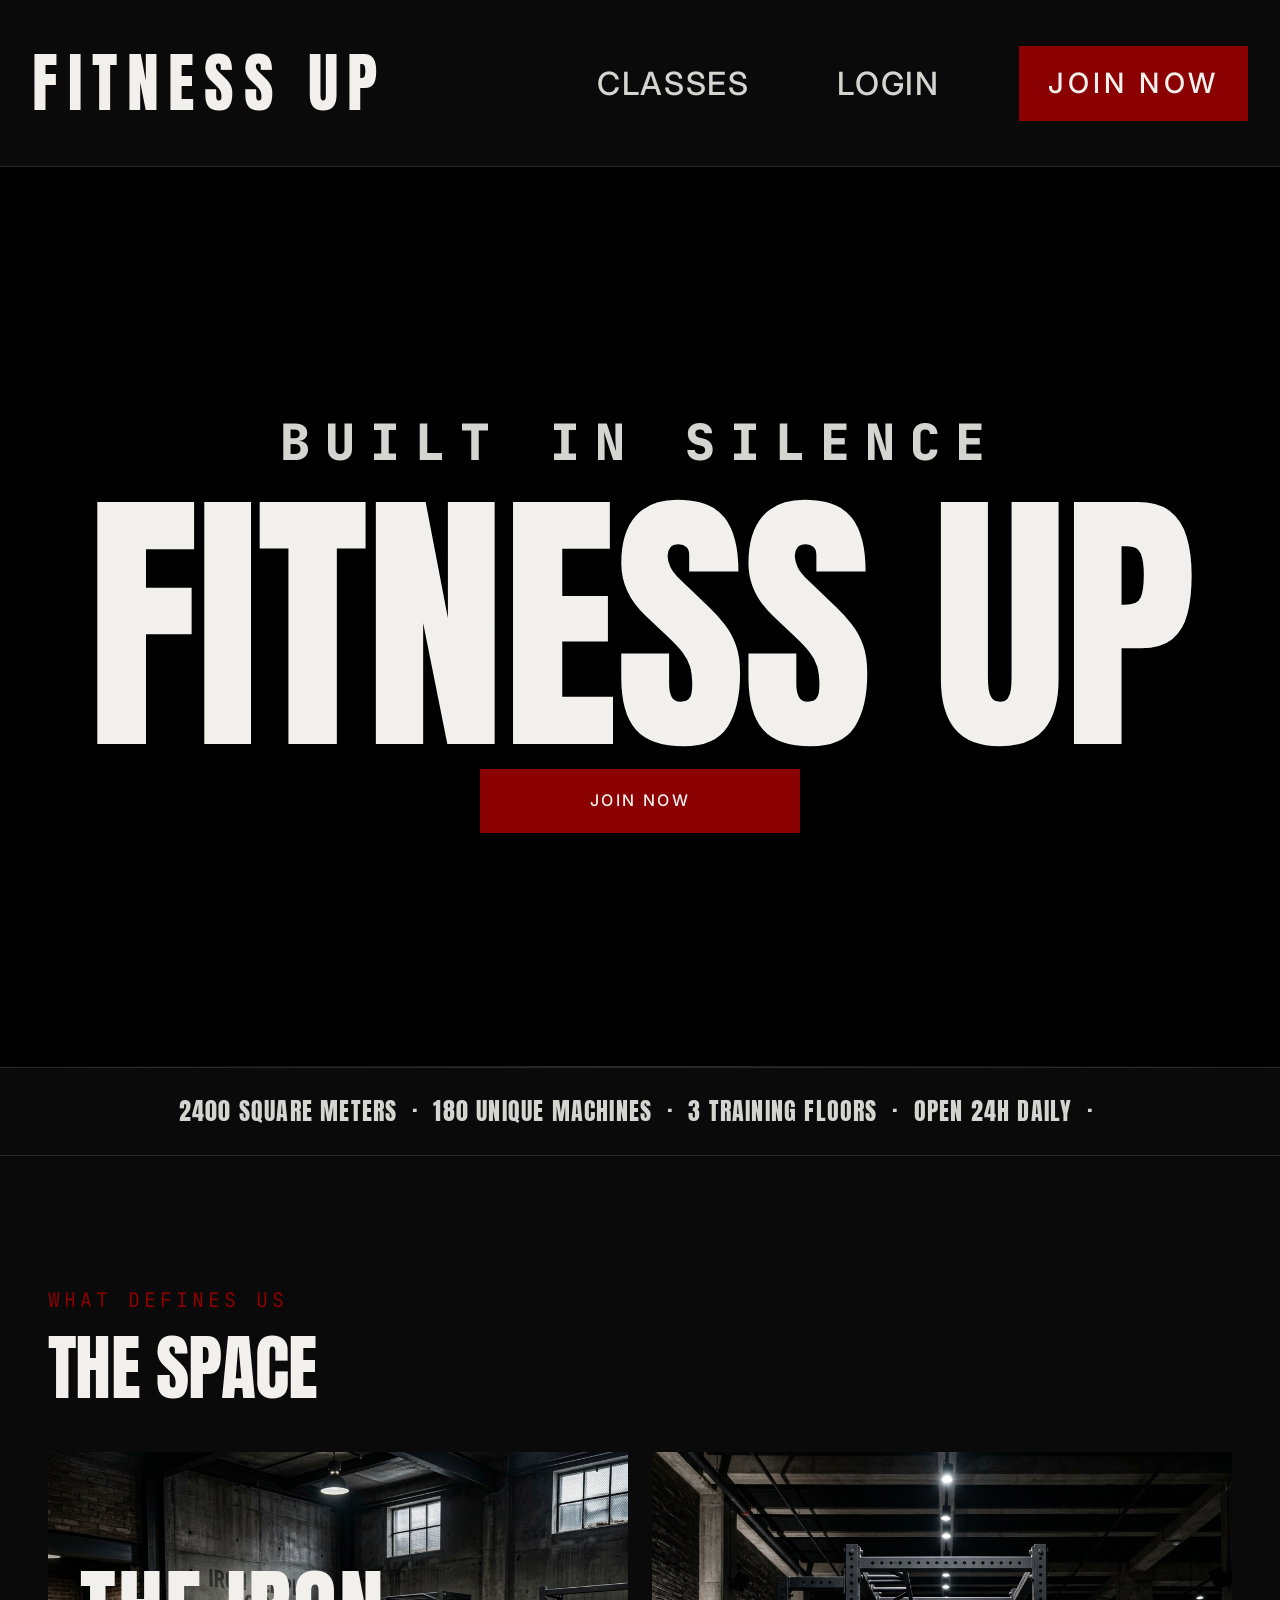
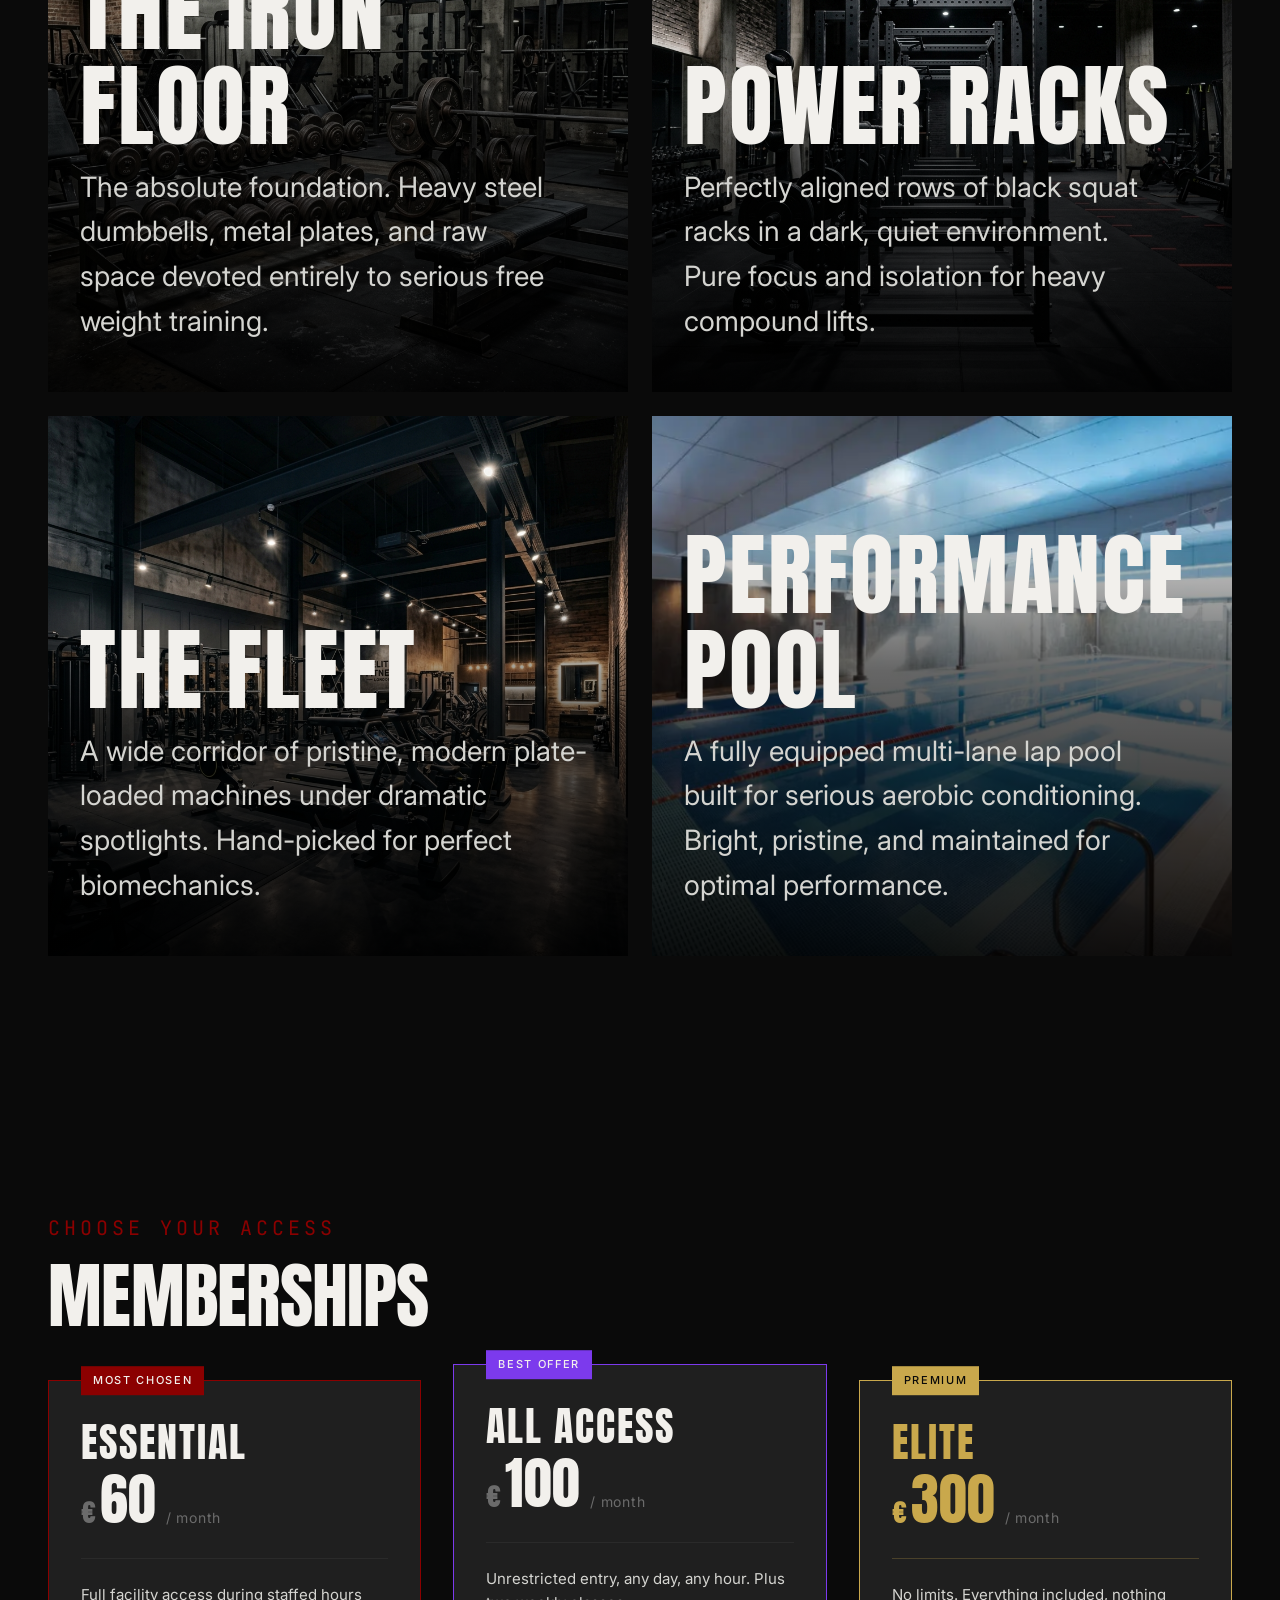
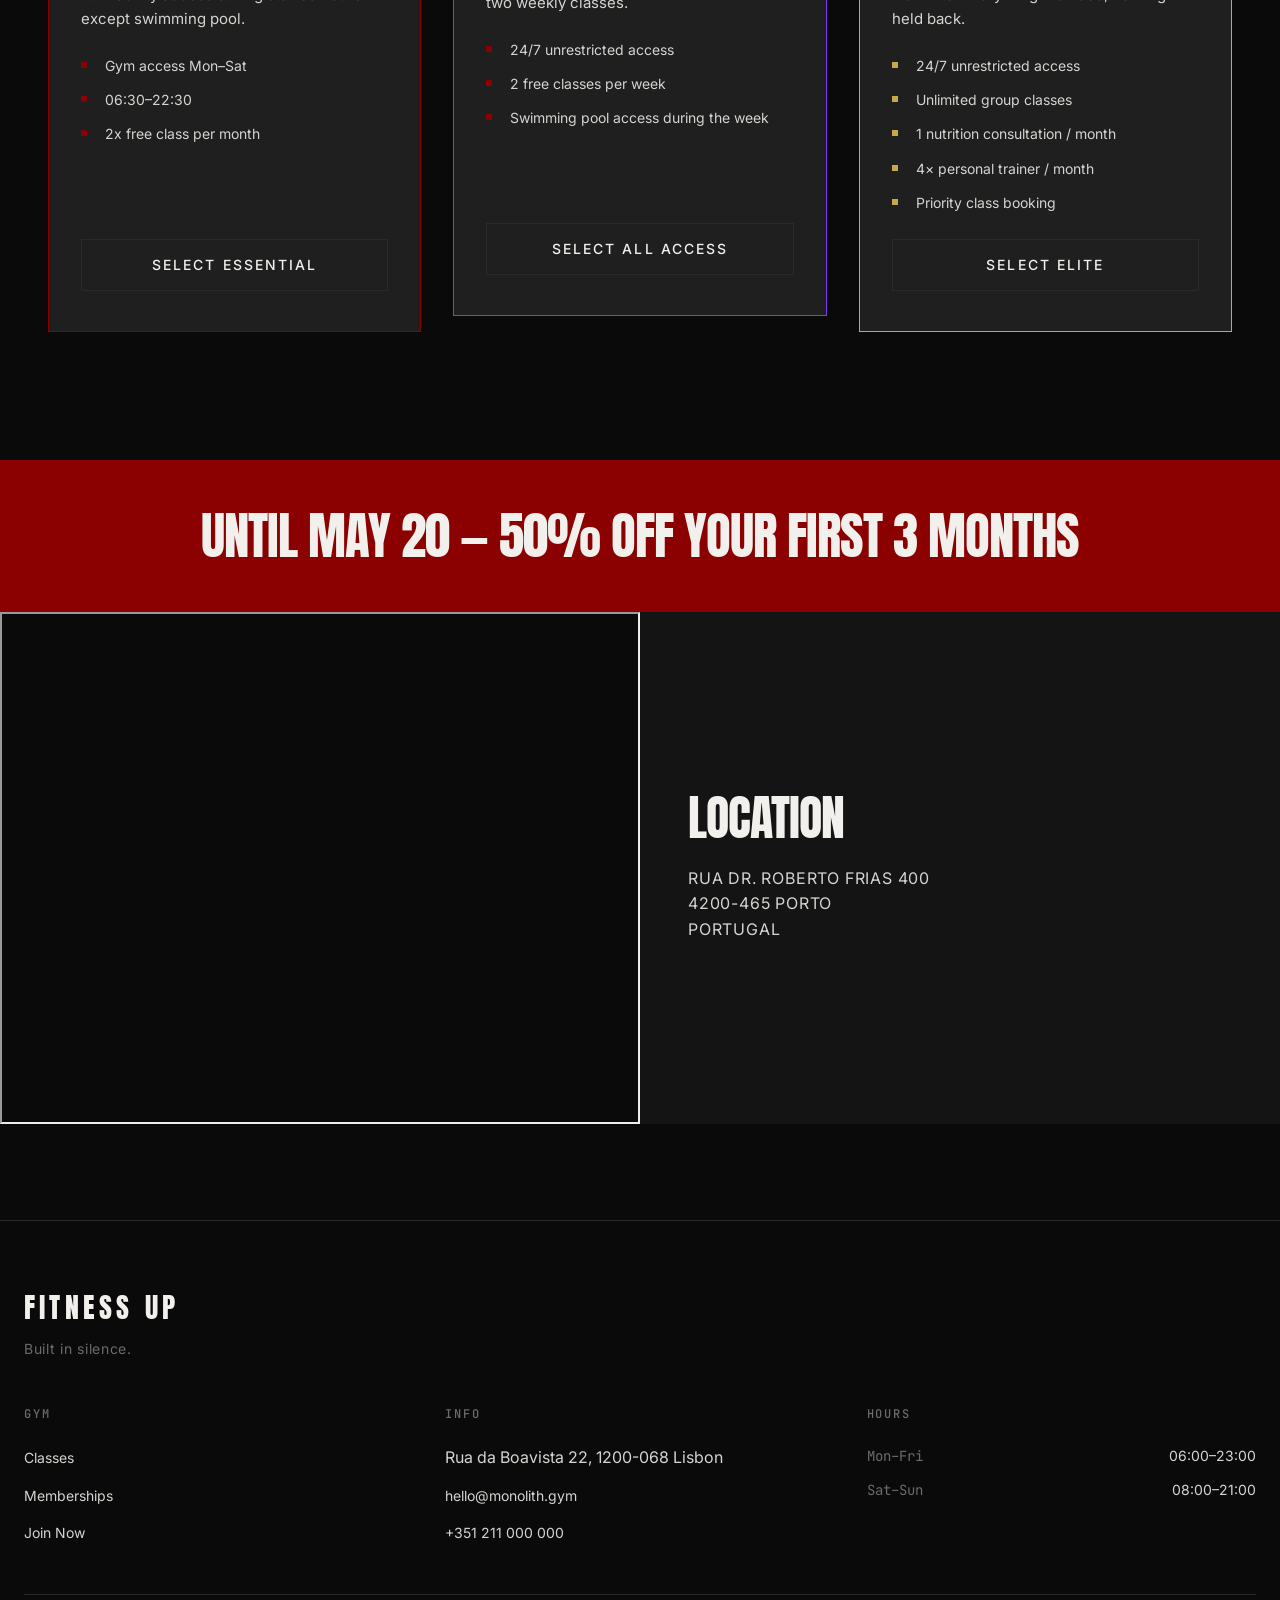
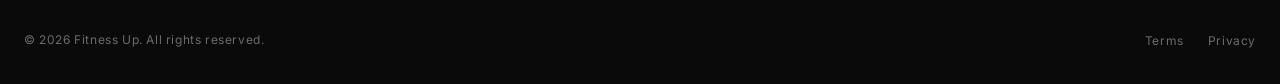
==== index.html @ 08306265 "map fix" ====
<!DOCTYPE html>
<html lang="en" class="page-home">

<head>
    <meta charset="UTF-8">
    <meta name="viewport" content="width=device-width, initial-scale=1.0">
    <meta name="description"
        content="Fitness Up — a gym built for those who train in silence. Premium equipment, no compromises.">
    <title>Fitness Up — Built in Silence</title>
    <link rel="preconnect" href="https://fonts.googleapis.com">
    <link rel="preconnect" href="https://fonts.gstatic.com" crossorigin>
    <link rel="stylesheet"
        href="https://fonts.googleapis.com/css2?family=Anton&family=Inter:wght@300;400;500;700&family=JetBrains+Mono:ital,wght@0,100..900&display=swap">
    <link rel="stylesheet" href="css/main.css">
</head>

<body>

    <!-- SITE HEADER -->
    <header class="site-header">
        <div class="site-header__inner">
            <a href="index.html" class="brand" aria-label="Fitness Up — home">
                <span class="brand__mark">FITNESS UP</span>
            </a>

            <nav class="primary-nav" aria-label="Primary">
                <ul class="primary-nav__list">
                    <li><a href="classes.html" class="primary-nav__link">Classes</a></li>
                    <li><a href="login.html" class="primary-nav__link">Login</a></li>
                </ul>
            </nav>

            <a href="#enroll" class="button button--primary">Join Now</a>
        </div>
    </header>

    <main>

        <!-- HERO -->
        <section class="hero" aria-labelledby="hero-title">

            <!-- Background videos — drop files into assets/videos/ -->
            <div class="hero__media" aria-hidden="true">
                <div class="hero__panel">
                    <video class="hero__video" autoplay muted loop playsinline>
                        <source src="assets/videos/gym_take1.mp4" type="video/mp4">
                    </video>
                </div>
                <div class="hero__panel">
                    <video class="hero__video" autoplay muted loop playsinline>
                        <source src="assets/videos/gym_take2.mp4" type="video/mp4">
                    </video>
                </div>
                <div class="hero__overlay"></div>
            </div>

            <div class="hero__content">
                <p class="hero__subtitle">Built in Silence</p>
                <h1 id="hero-title" class="hero__brand-name">FITNESS UP</h1>
                <div class="hero__actions">
                    <a href="#enroll" class="button button--primary button--lg">Join Now</a>
                </div>
            </div>

            <a href="#stats" class="hero__scroll" aria-label="Scroll to next section">
                <span aria-hidden="true">↓</span>
            </a>
        </section>

        <!-- STATS -->
        <section id="stats" class="stats" aria-label="The facility in numbers">
            <div class="ticker">
                <p class="ticker__track">
                    <span>2400 Square Meters &nbsp;·&nbsp; 180 Unique Machines &nbsp;·&nbsp; 3 Training Floors &nbsp;·&nbsp; Open 24h Daily &nbsp;·&nbsp; </span><span aria-hidden="true">2400 Square Meters &nbsp;·&nbsp; 180 Unique Machines &nbsp;·&nbsp; 3 Training Floors &nbsp;·&nbsp; Open 24h Daily &nbsp;·&nbsp; </span>
                </p>
            </div>
        </section>

        <!-- HIGHLIGHTS -->
        <section class="highlights" aria-labelledby="highlights-title">
            <header class="section-header">
                <p class="eyebrow">What defines us</p>
                <h2 id="highlights-title" class="section-header__title">The space</h2>
            </header>

            <div class="highlights__grid">
                <article class="highlight">
                    <figure class="highlight__media">
                        <img src="assets/images/iron_floor.png" alt="Heavy steel dumbbells in a raw, clean free weights area" class="highlight__image" loading="lazy">
                    </figure>
                    <div class="highlight__body">
                        <h3 class="highlight__title">The Iron Floor</h3>
                        <p class="highlight__text">
                            The absolute foundation. Heavy steel dumbbells, metal plates, and raw space devoted entirely to serious free weight training.
                        </p>
                    </div>
                </article>

                <article class="highlight">
                    <figure class="highlight__media">
                        <img src="assets/images/silence.png" alt="Perfectly aligned rows of black squat racks" class="highlight__image" loading="lazy">
                    </figure>
                    <div class="highlight__body">
                        <h3 class="highlight__title">Power Racks</h3>
                        <p class="highlight__text">
                            Perfectly aligned rows of black squat racks in a dark, quiet environment. Pure focus and isolation for heavy compound lifts.
                        </p>
                    </div>
                </article>

                <article class="highlight">
                    <figure class="highlight__media">
                        <img src="assets/images/identity.png" alt="Sleek black modern plate-loaded machines under dramatic spotlights" class="highlight__image" loading="lazy">
                    </figure>
                    <div class="highlight__body">
                        <h3 class="highlight__title">The Fleet</h3>
                        <p class="highlight__text">
                            A wide corridor of pristine, modern plate-loaded machines under dramatic spotlights. Hand-picked for perfect biomechanics.
                        </p>
                    </div>
                </article>

                <article class="highlight">
                    <figure class="highlight__media">
                        <img src="assets/images/pool.jpg" alt="Bright and expansive indoor lap pool with multiple lanes" class="highlight__image" loading="lazy">
                    </figure>
                    <div class="highlight__body">
                        <h3 class="highlight__title">Performance Pool</h3>
                        <p class="highlight__text">
                            A fully equipped multi-lane lap pool built for serious aerobic conditioning. Bright, pristine, and maintained for optimal performance.
                        </p>
                    </div>
                </article>
            </div>
        </section>

        <!-- MEMBERSHIPS -->
        <section id="memberships" class="memberships" aria-labelledby="memberships-title">
            <header class="section-header">
                <p class="eyebrow">Choose your access</p>
                <h2 id="memberships-title" class="section-header__title">Memberships</h2>
            </header>

            <ul class="plan-list">
                <li>
                    <article class="plan plan--featured">
                        <p class="plan__badge">Most chosen</p>
                        <header class="plan__header">
                            <h3 class="plan__name">Essential</h3>
                            <p class="plan__price">
                                <span class="plan__currency">€</span><span class="plan__amount">60</span>
                                <span class="plan__period">/ month</span>
                            </p>
                        </header>
                        <p class="plan__summary">
                            Full facility access during staffed hours except swimming pool.
                        </p>
                        <ul class="plan__features">
                            <li>Gym access Mon–Sat</li>
                            <li>06:30–22:30</li>
                            <li>2x free class per month</li>
                        </ul>
                        <a href="#enroll" class="button button--ghost button--block">Select Essential</a>
                    </article>
                </li>
                <li>
                    <article class="plan plan--lilac">
                        <p class="plan__badge">Best offer</p>
                        <header class="plan__header">
                            <h3 class="plan__name">All Access</h3>
                            <p class="plan__price">
                                <span class="plan__currency">€</span><span class="plan__amount">100</span>
                                <span class="plan__period">/ month</span>
                            </p>
                        </header>
                        <p class="plan__summary">
                            Unrestricted entry, any day, any hour. Plus two weekly classes.
                        </p>
                        <ul class="plan__features">
                            <li>24/7 unrestricted access</li>
                            <li>2 free classes per week</li>
                            <li>Swimming pool access during the week</li>
                        </ul>
                        <a href="#Join Now" class="button button--ghost button--block">Select All Access</a>
                    </article>
                </li>
                <li>
                    <article class="plan plan--gold">
                        <p class="plan__badge">Premium</p>
                        <header class="plan__header">
                            <h3 class="plan__name">Elite</h3>
                            <p class="plan__price">
                                <span class="plan__currency">€</span><span class="plan__amount">300</span>
                                <span class="plan__period">/ month</span>
                            </p>
                        </header>
                        <p class="plan__summary">
                            No limits. Everything included, nothing held back.
                        </p>
                        <ul class="plan__features">
                            <li>24/7 unrestricted access</li>
                            <li>Unlimited group classes</li>
                            <li>1 nutrition consultation / month</li>
                            <li>4× personal trainer / month</li>
                            <li>Priority class booking</li>
                        </ul>
                        <a href="#enroll" class="button button--ghost button--block">Select Elite</a>
                    </article>
                </li>
            </ul>
        </section>

        <!-- PROMO BANNER -->
        <section class="promo-banner" aria-label="Promoção especial">
            <p class="promo-banner__text">
                Until May 20 — <span class="promo-banner__highlight">50% off</span> your first 3 months
            </p>
        </section>

        <!-- LOCATION -->
        <section class="location" aria-labelledby="location-title">
            <div class="location__map">
                <iframe
                    src="https://maps.google.com/maps?q=Rua+Dr.+Roberto+Frias,+Porto&t=&z=15&ie=UTF8&iwloc=&output=embed"
                    width="100%"
                    height="100%"
                    

                    title="Fitness Up location">
                </iframe>
            </div>

            <div class="location__info">
                <div class="location__block">
                    <h2 id="location-title" class="location__heading">Location</h2>
                    <address class="location__address">
                        Rua Dr. Roberto Frias 400<br>
                        4200-465 Porto<br>
                        Portugal
                    </address>
                </div>

            </div>
        </section>

    </main>

    <!-- FOOTER -->
    <footer class="site-footer">
        <div class="site-footer__inner">

            <div class="site-footer__brand">
                <p class="brand__mark brand__mark--footer">FITNESS UP</p>
                <p class="site-footer__tagline">Built in silence.</p>
            </div>

            <nav class="site-footer__nav" aria-label="Footer">
                <div class="site-footer__col">
                    <h2 class="site-footer__heading">Gym</h2>
                    <ul>
                        <li><a href="classes.html">Classes</a></li>
                        <li><a href="#memberships">Memberships</a></li>
                        <li><a href="#enroll">Join Now</a></li>
                    </ul>
                </div>
                <div class="site-footer__col">
                    <h2 class="site-footer__heading">Info</h2>
                    <address class="site-footer__contact">
                        <p>Rua da Boavista 22, 1200-068 Lisbon</p>
                        <p><a href="mailto:hello@monolith.gym">hello@monolith.gym</a></p>
                        <p><a href="tel:+351211000000">+351 211 000 000</a></p>
                    </address>
                </div>
                <div class="site-footer__col">
                    <h2 class="site-footer__heading">Hours</h2>
                    <dl class="hours">
                        <div>
                            <dt>Mon–Fri</dt>
                            <dd><time>06:00</time>–<time>23:00</time></dd>
                        </div>
                        <div>
                            <dt>Sat–Sun</dt>
                            <dd><time>08:00</time>–<time>21:00</time></dd>
                        </div>
                    </dl>
                </div>
            </nav>

            <div class="site-footer__base">
                <p class="site-footer__copy">© 2026 Fitness Up. All rights reserved.</p>
                <ul class="site-footer__legal">
                    <li><a href="#">Terms</a></li>
                    <li><a href="#">Privacy</a></li>
                </ul>
            </div>

        </div>
    </footer>

</body>

</html>
---- css/main.css ----
/* ==========================================================================
   MAIN
   Entry point for all styles.
   Defines cascade layer order and imports every stylesheet in sequence.
   ========================================================================== */

@layer reset, tokens, base, components, pages;

/* --- Base: foundational rules ----------------------------------------- */
@import url("base/reset.css")      layer(reset);
@import url("base/tokens.css")     layer(tokens);
@import url("base/typography.css") layer(base);

/* --- Components: reusable building blocks ----------------------------- */
@import url("components/nav.css")    layer(components);
@import url("components/button.css") layer(components);
@import url("components/card.css")   layer(components);
@import url("components/footer.css") layer(components);
@import url("components/form.css")   layer(components);

/* --- Pages: page-specific styles -------------------------------------- */
@import url("pages/home.css") layer(pages);
@import url("pages/auth.css") layer(pages);
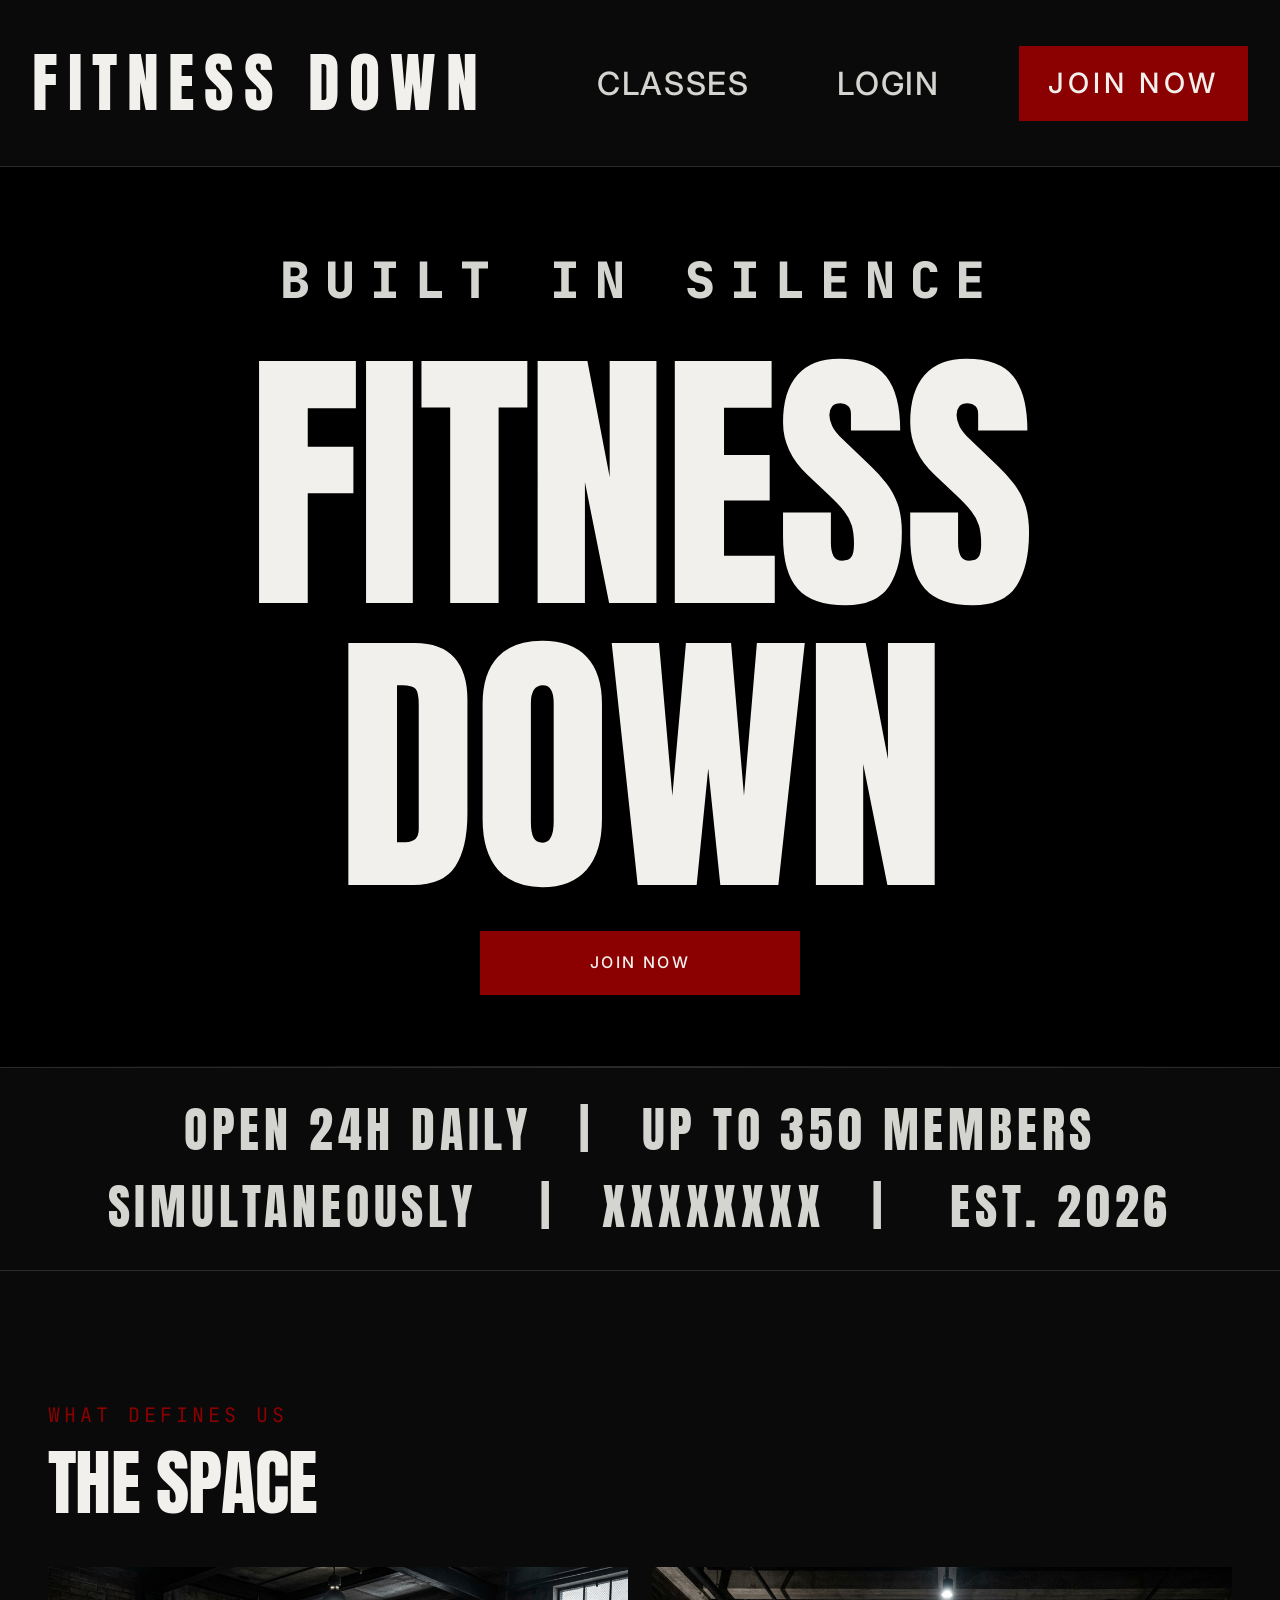
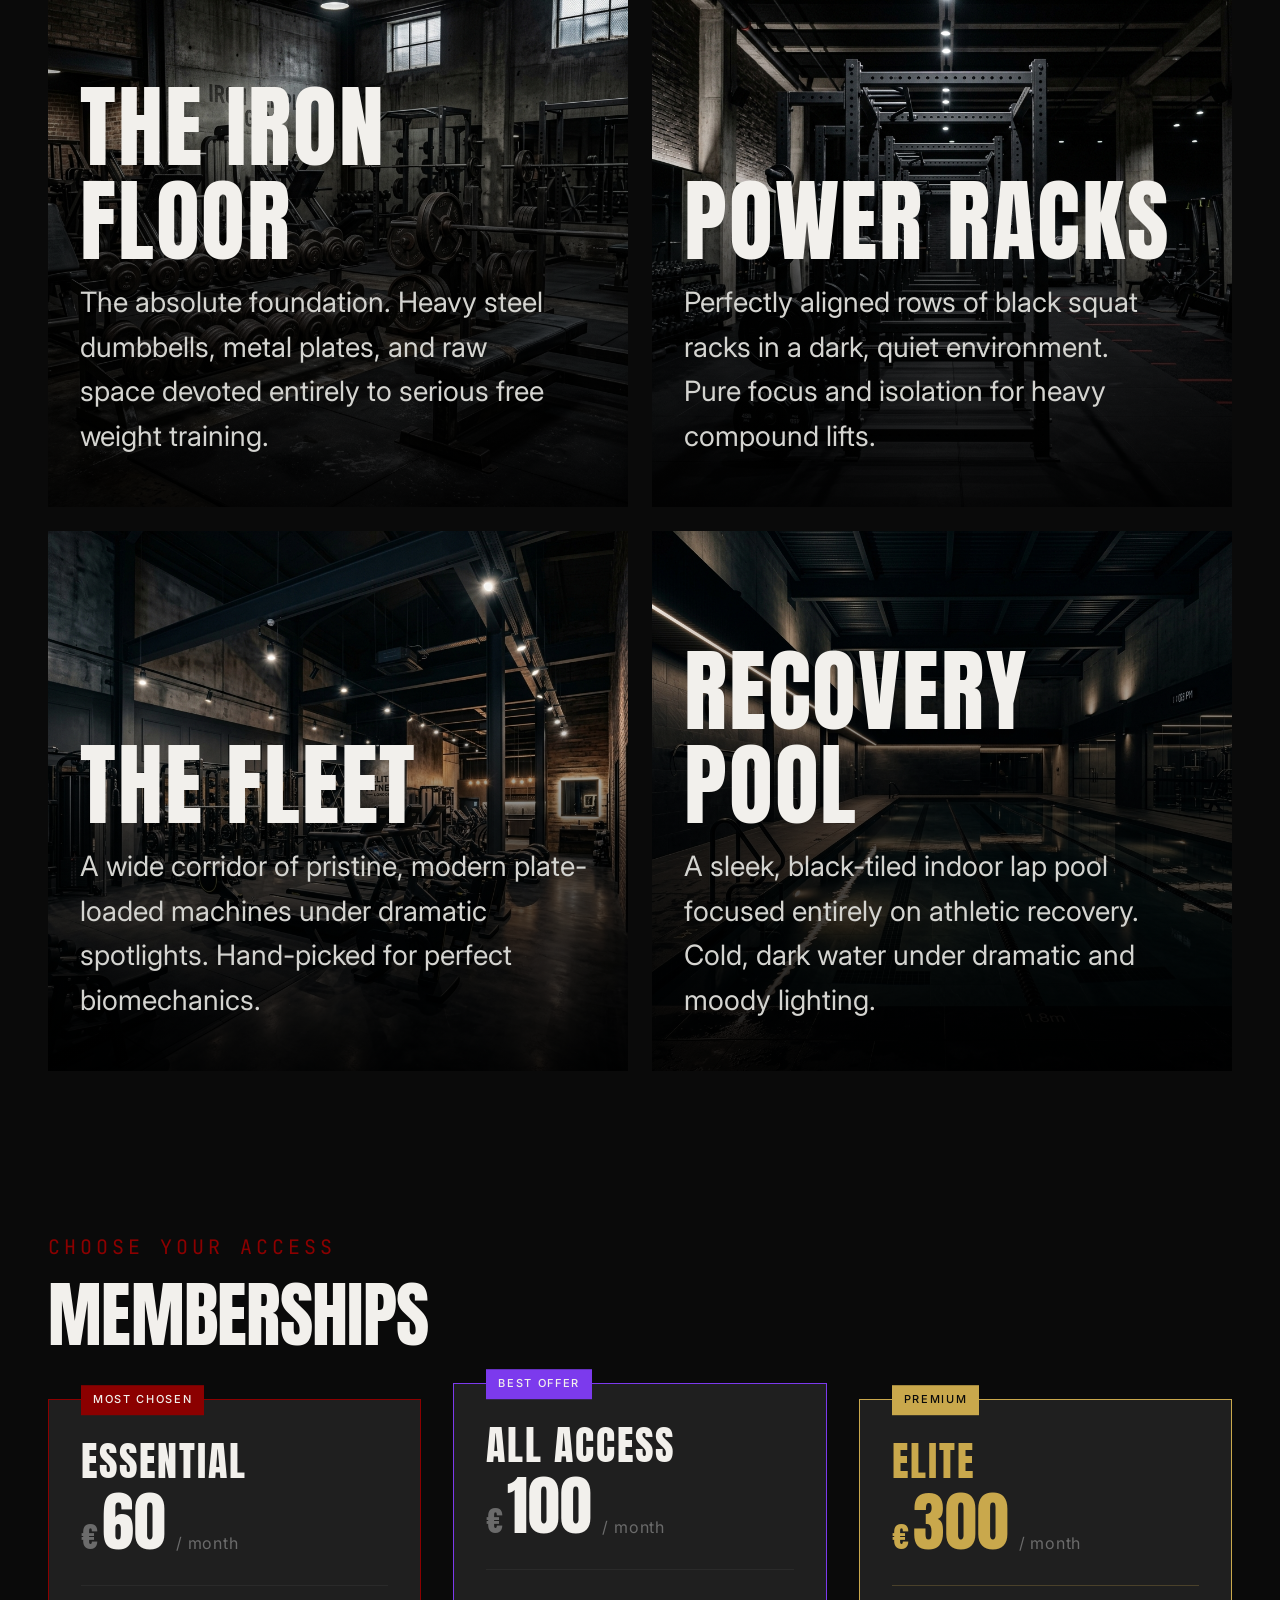
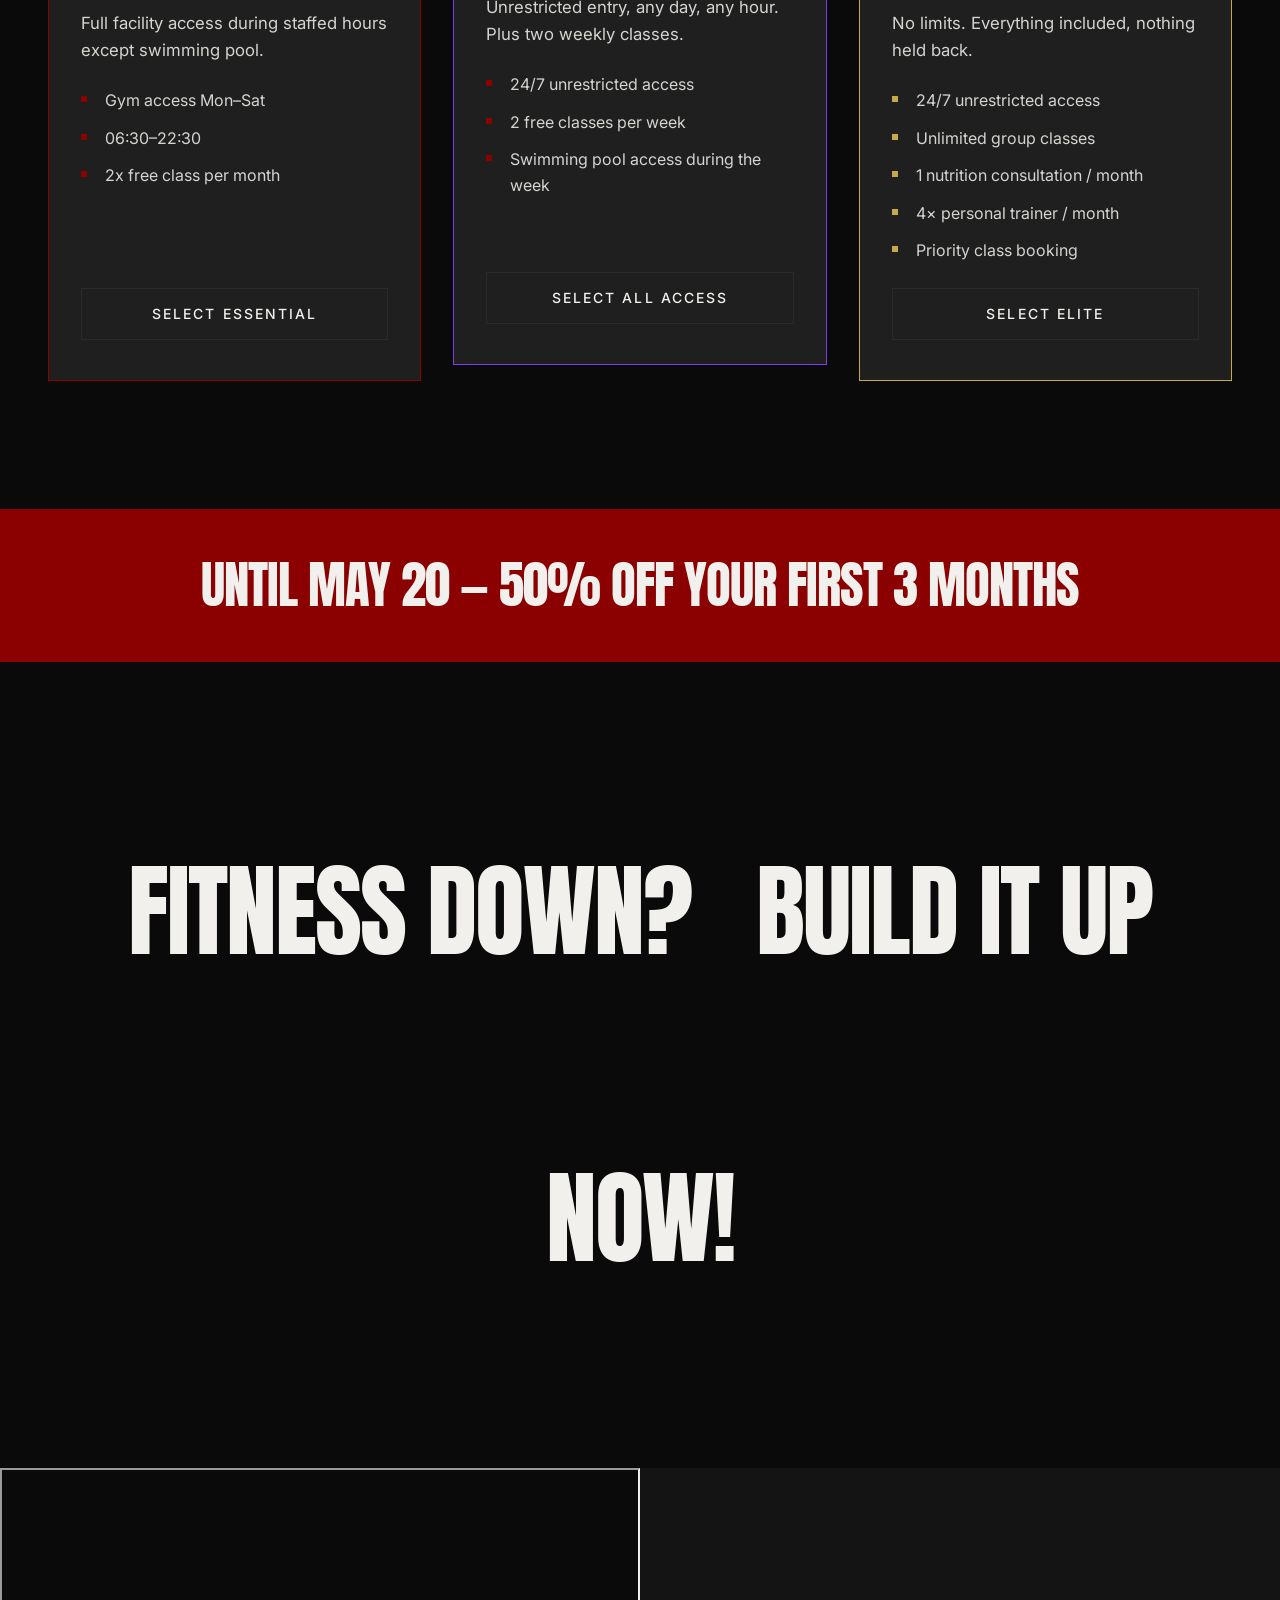
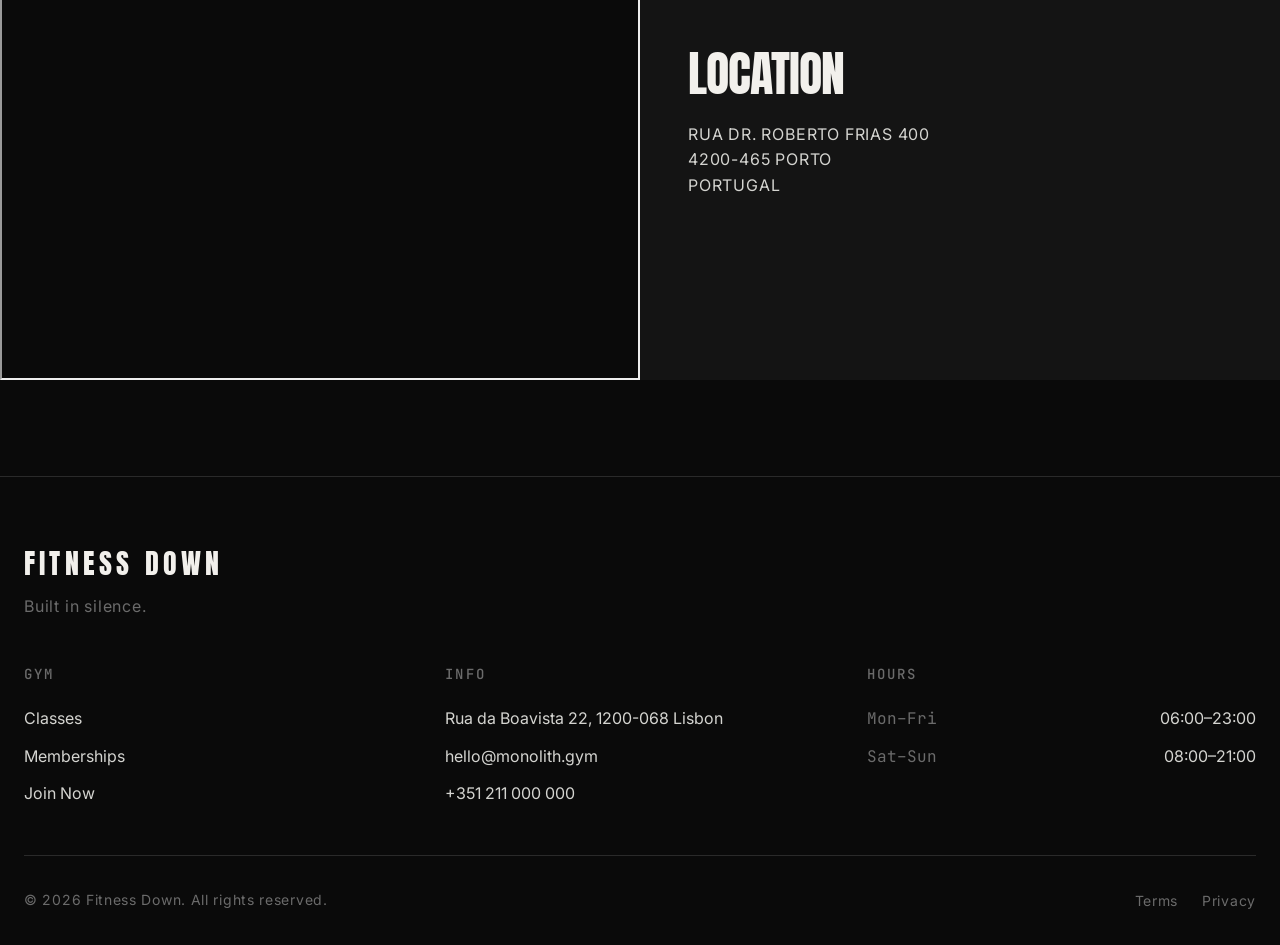
==== commit 40d647e9: "media and variables  update" ====
--- a/index.html
+++ b/index.html
@@ -20,7 +20,7 @@
     <header class="site-header">
         <div class="site-header__inner">
             <a href="index.html" class="brand" aria-label="Fitness Up — home">
-                <span class="brand__mark">FITNESS UP</span>
+                <span class="brand__mark">FITNESS DOWN</span>
             </a>
 
             <nav class="primary-nav" aria-label="Primary">
@@ -56,7 +56,7 @@
 
             <div class="hero__content">
                 <p class="hero__subtitle">Built in Silence</p>
-                <h1 id="hero-title" class="hero__brand-name">FITNESS UP</h1>
+                <h1 id="hero-title" class="hero__brand-name">FITNESS DOWN</h1>
                 <div class="hero__actions">
                     <a href="#enroll" class="button button--primary button--lg">Join Now</a>
                 </div>
@@ -71,7 +71,10 @@
         <section id="stats" class="stats" aria-label="The facility in numbers">
             <div class="ticker">
                 <p class="ticker__track">
-                    <span>2400 Square Meters &nbsp;·&nbsp; 180 Unique Machines &nbsp;·&nbsp; 3 Training Floors &nbsp;·&nbsp; Open 24h Daily &nbsp;·&nbsp; </span><span aria-hidden="true">2400 Square Meters &nbsp;·&nbsp; 180 Unique Machines &nbsp;·&nbsp; 3 Training Floors &nbsp;·&nbsp; Open 24h Daily &nbsp;·&nbsp; </span>
+                    <span>Open 24h Daily &nbsp;&nbsp;|&nbsp;&nbsp;
+                         Up to 350 Members Simultaneously &nbsp;&nbsp;
+                         |&nbsp;&nbsp; xxxxxxxx &nbsp;&nbsp;|
+                         &nbsp;&nbsp; Est. 2026  </span>
                 </p>
             </div>
         </section>
@@ -122,12 +125,12 @@
 
                 <article class="highlight">
                     <figure class="highlight__media">
-                        <img src="assets/images/pool.jpg" alt="Bright and expansive indoor lap pool with multiple lanes" class="highlight__image" loading="lazy">
+                        <img src="assets/images/recovery_pool.png" alt="Sleek dark indoor lap pool" class="highlight__image" loading="lazy">
                     </figure>
                     <div class="highlight__body">
-                        <h3 class="highlight__title">Performance Pool</h3>
+                        <h3 class="highlight__title">Recovery Pool</h3>
                         <p class="highlight__text">
-                            A fully equipped multi-lane lap pool built for serious aerobic conditioning. Bright, pristine, and maintained for optimal performance.
+                            A sleek, black-tiled indoor lap pool focused entirely on athletic recovery. Cold, dark water under dramatic and moody lighting.
                         </p>
                     </div>
                 </article>
@@ -217,6 +220,11 @@
             </p>
         </section>
 
+
+        <section class = "callout">
+            <p class="callout__text">FITNESS DOWN? &nbsp; BUILD IT UP NOW!</p>
+        </section>
+
         <!-- LOCATION -->
         <section class="location" aria-labelledby="location-title">
             <div class="location__map">
@@ -226,7 +234,7 @@
                     height="100%"
                     
 
-                    title="Fitness Up location">
+                    title="Fitness Down location">
                 </iframe>
             </div>
 
@@ -250,7 +258,7 @@
         <div class="site-footer__inner">
 
             <div class="site-footer__brand">
-                <p class="brand__mark brand__mark--footer">FITNESS UP</p>
+                <p class="brand__mark brand__mark--footer">FITNESS DOWN</p>
                 <p class="site-footer__tagline">Built in silence.</p>
             </div>
 
@@ -287,7 +295,7 @@
             </nav>
 
             <div class="site-footer__base">
-                <p class="site-footer__copy">© 2026 Fitness Up. All rights reserved.</p>
+                <p class="site-footer__copy">© 2026 Fitness Down. All rights reserved.</p>
                 <ul class="site-footer__legal">
                     <li><a href="#">Terms</a></li>
                     <li><a href="#">Privacy</a></li>
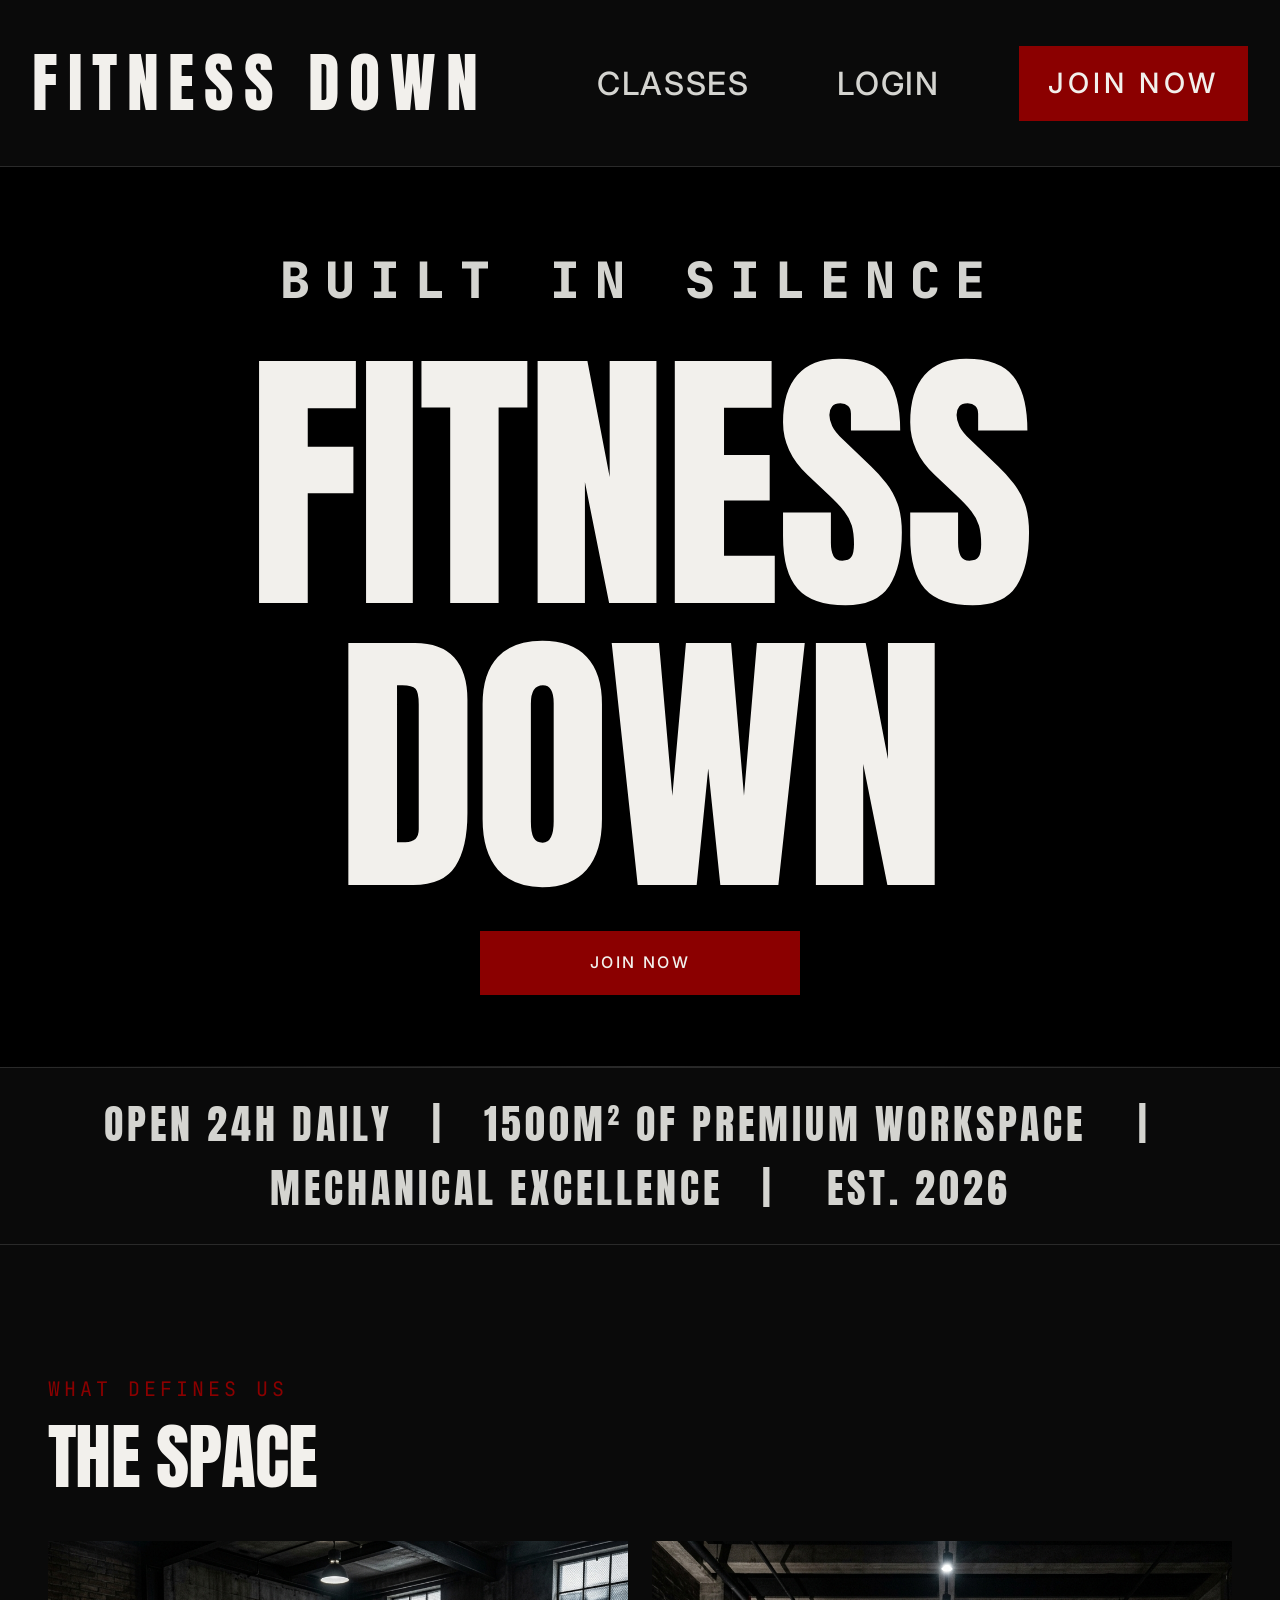
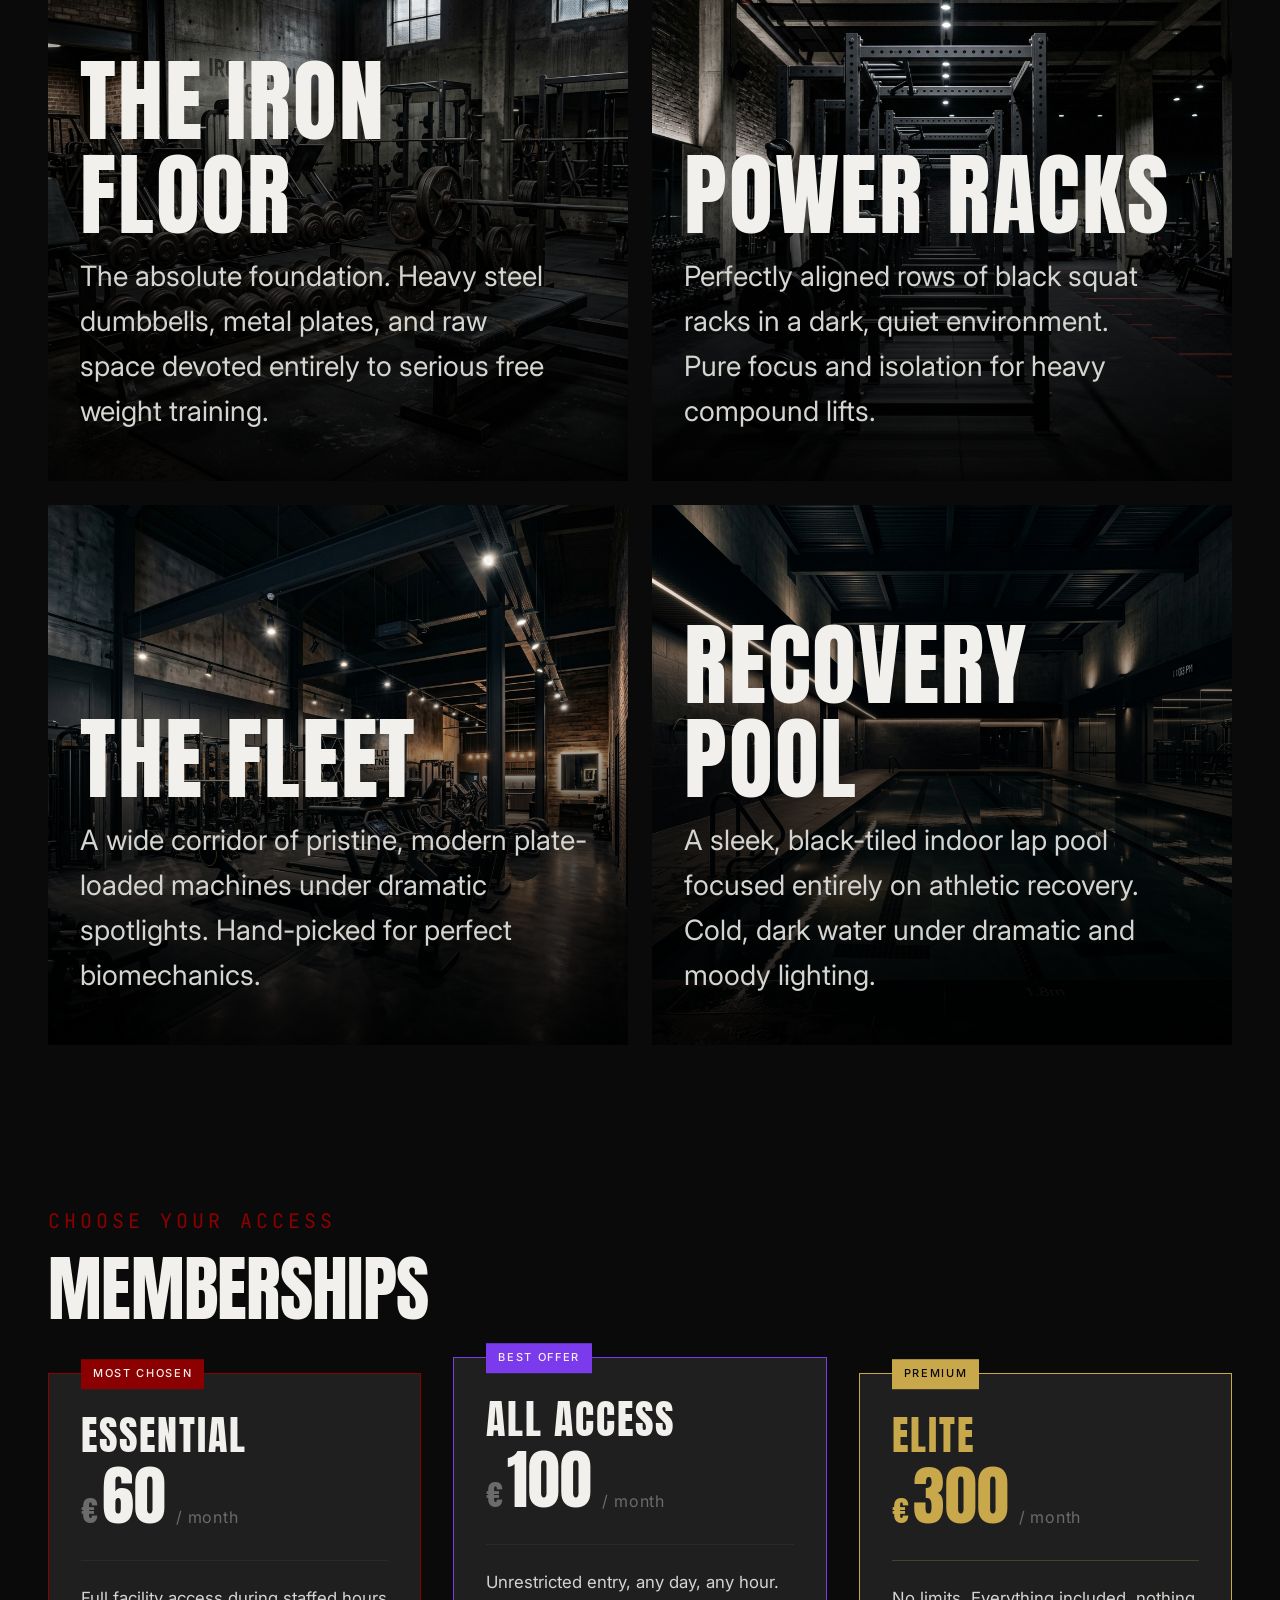
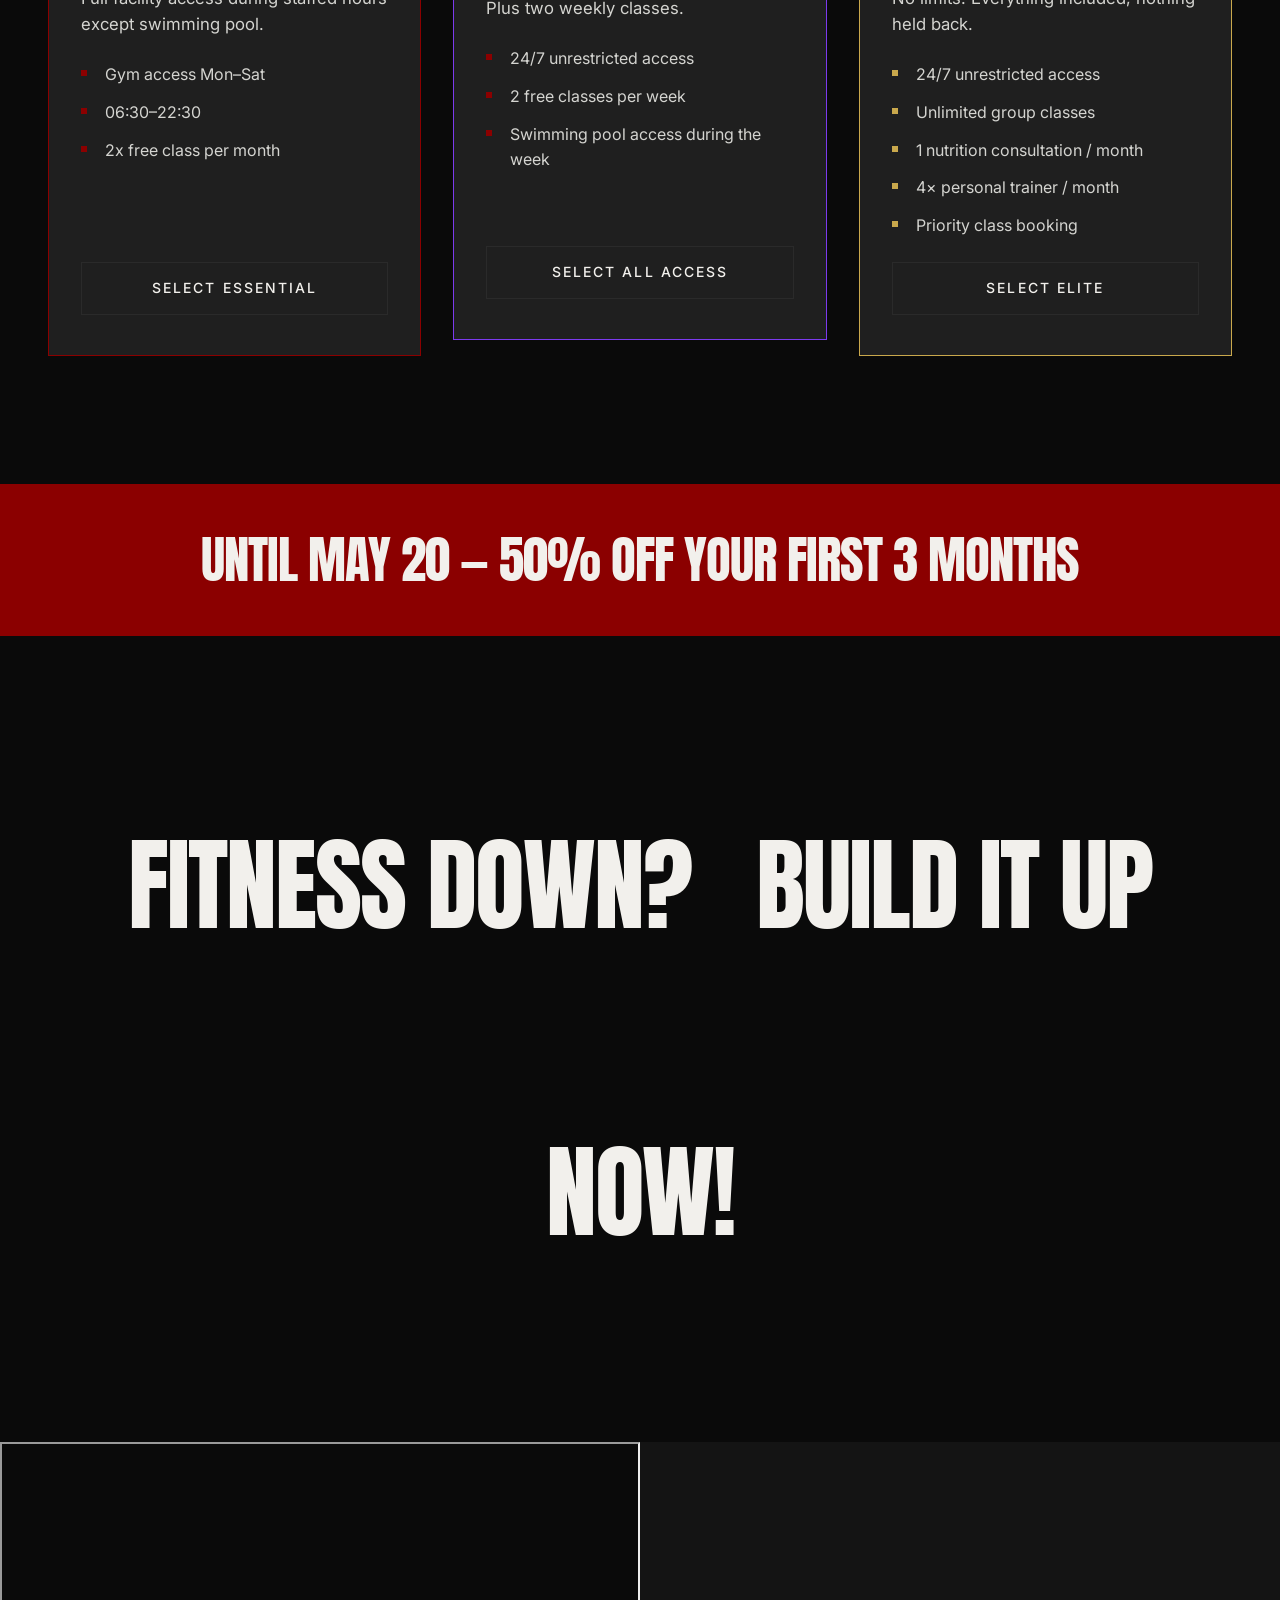
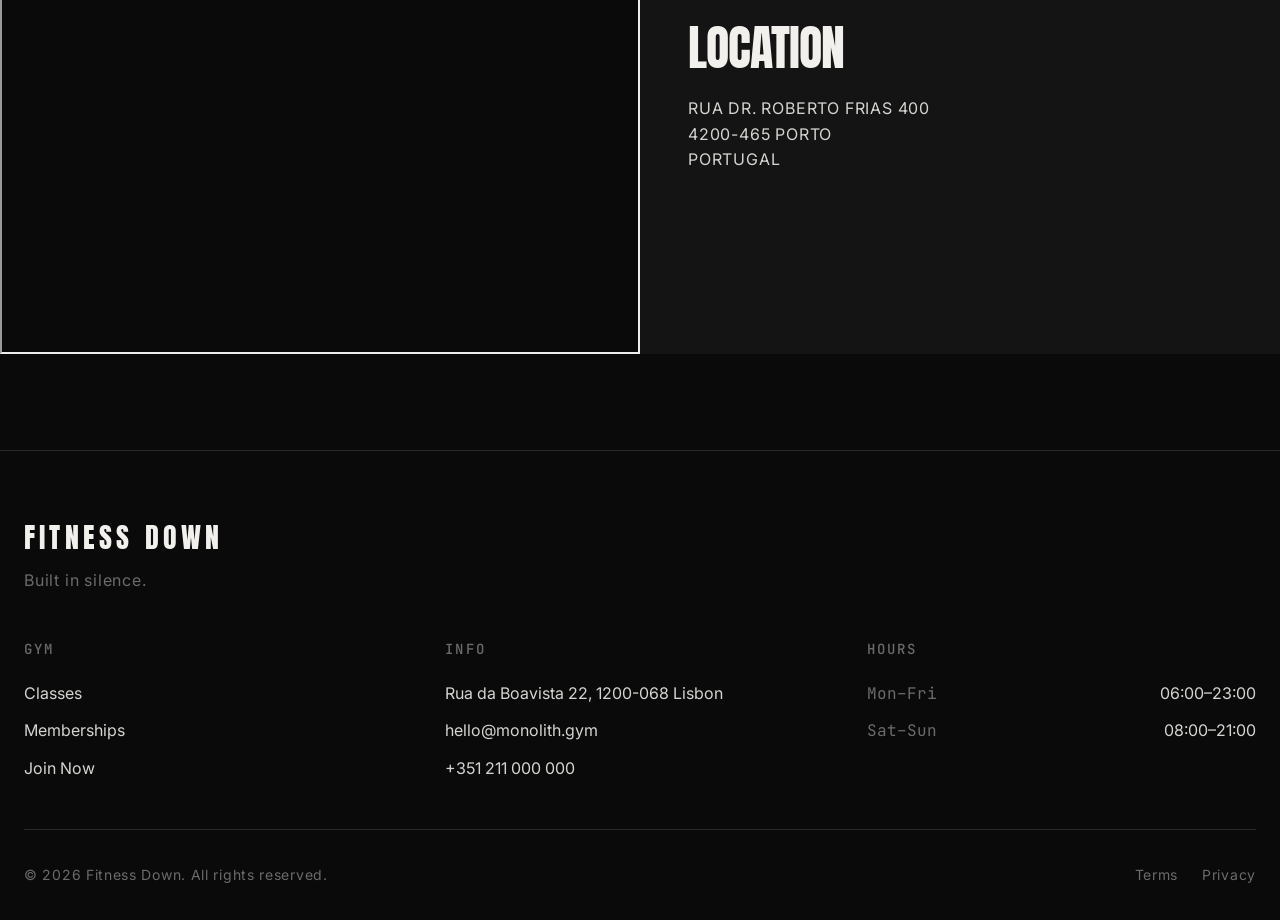
==== commit dc12df1f: "headers fix, size fix, update gym name, classes layout" ====
--- a/index.html
+++ b/index.html
@@ -16,7 +16,7 @@
 
 <body>
 
-    <!-- SITE HEADER -->
+    
     <header class="site-header">
         <div class="site-header__inner">
             <a href="index.html" class="brand" aria-label="Fitness Up — home">
@@ -36,10 +36,10 @@
 
     <main>
 
-        <!-- HERO -->
+        
         <section class="hero" aria-labelledby="hero-title">
 
-            <!-- Background videos — drop files into assets/videos/ -->
+            
             <div class="hero__media" aria-hidden="true">
                 <div class="hero__panel">
                     <video class="hero__video" autoplay muted loop playsinline>
@@ -67,19 +67,19 @@
             </a>
         </section>
 
-        <!-- STATS -->
+        
         <section id="stats" class="stats" aria-label="The facility in numbers">
             <div class="ticker">
                 <p class="ticker__track">
                     <span>Open 24h Daily &nbsp;&nbsp;|&nbsp;&nbsp;
-                         Up to 350 Members Simultaneously &nbsp;&nbsp;
-                         |&nbsp;&nbsp; xxxxxxxx &nbsp;&nbsp;|
+                         1500m² of Premium Workspace &nbsp;&nbsp;
+                         |&nbsp;&nbsp; Mechanical Excellence &nbsp;&nbsp;|
                          &nbsp;&nbsp; Est. 2026  </span>
                 </p>
             </div>
         </section>
 
-        <!-- HIGHLIGHTS -->
+        
         <section class="highlights" aria-labelledby="highlights-title">
             <header class="section-header">
                 <p class="eyebrow">What defines us</p>
@@ -137,7 +137,7 @@
             </div>
         </section>
 
-        <!-- MEMBERSHIPS -->
+        
         <section id="memberships" class="memberships" aria-labelledby="memberships-title">
             <header class="section-header">
                 <p class="eyebrow">Choose your access</p>
@@ -213,7 +213,7 @@
             </ul>
         </section>
 
-        <!-- PROMO BANNER -->
+        
         <section class="promo-banner" aria-label="Promoção especial">
             <p class="promo-banner__text">
                 Until May 20 — <span class="promo-banner__highlight">50% off</span> your first 3 months
@@ -225,7 +225,7 @@
             <p class="callout__text">FITNESS DOWN? &nbsp; BUILD IT UP NOW!</p>
         </section>
 
-        <!-- LOCATION -->
+        
         <section class="location" aria-labelledby="location-title">
             <div class="location__map">
                 <iframe
@@ -253,7 +253,7 @@
 
     </main>
 
-    <!-- FOOTER -->
+    
     <footer class="site-footer">
         <div class="site-footer__inner">
 
--- a/css/main.css
+++ b/css/main.css
@@ -1,23 +1,18 @@
-/* ==========================================================================
-   MAIN
-   Entry point for all styles.
-   Defines cascade layer order and imports every stylesheet in sequence.
-   ========================================================================== */
-
 @layer reset, tokens, base, components, pages;
 
-/* --- Base: foundational rules ----------------------------------------- */
+
 @import url("base/reset.css")      layer(reset);
 @import url("base/tokens.css")     layer(tokens);
 @import url("base/typography.css") layer(base);
 
-/* --- Components: reusable building blocks ----------------------------- */
+
 @import url("components/nav.css")    layer(components);
 @import url("components/button.css") layer(components);
 @import url("components/card.css")   layer(components);
 @import url("components/footer.css") layer(components);
 @import url("components/form.css")   layer(components);
 
-/* --- Pages: page-specific styles -------------------------------------- */
+
 @import url("pages/home.css") layer(pages);
-@import url("pages/auth.css") layer(pages);+@import url("pages/auth.css") layer(pages);
+@import url("pages/classes.css") layer(pages);
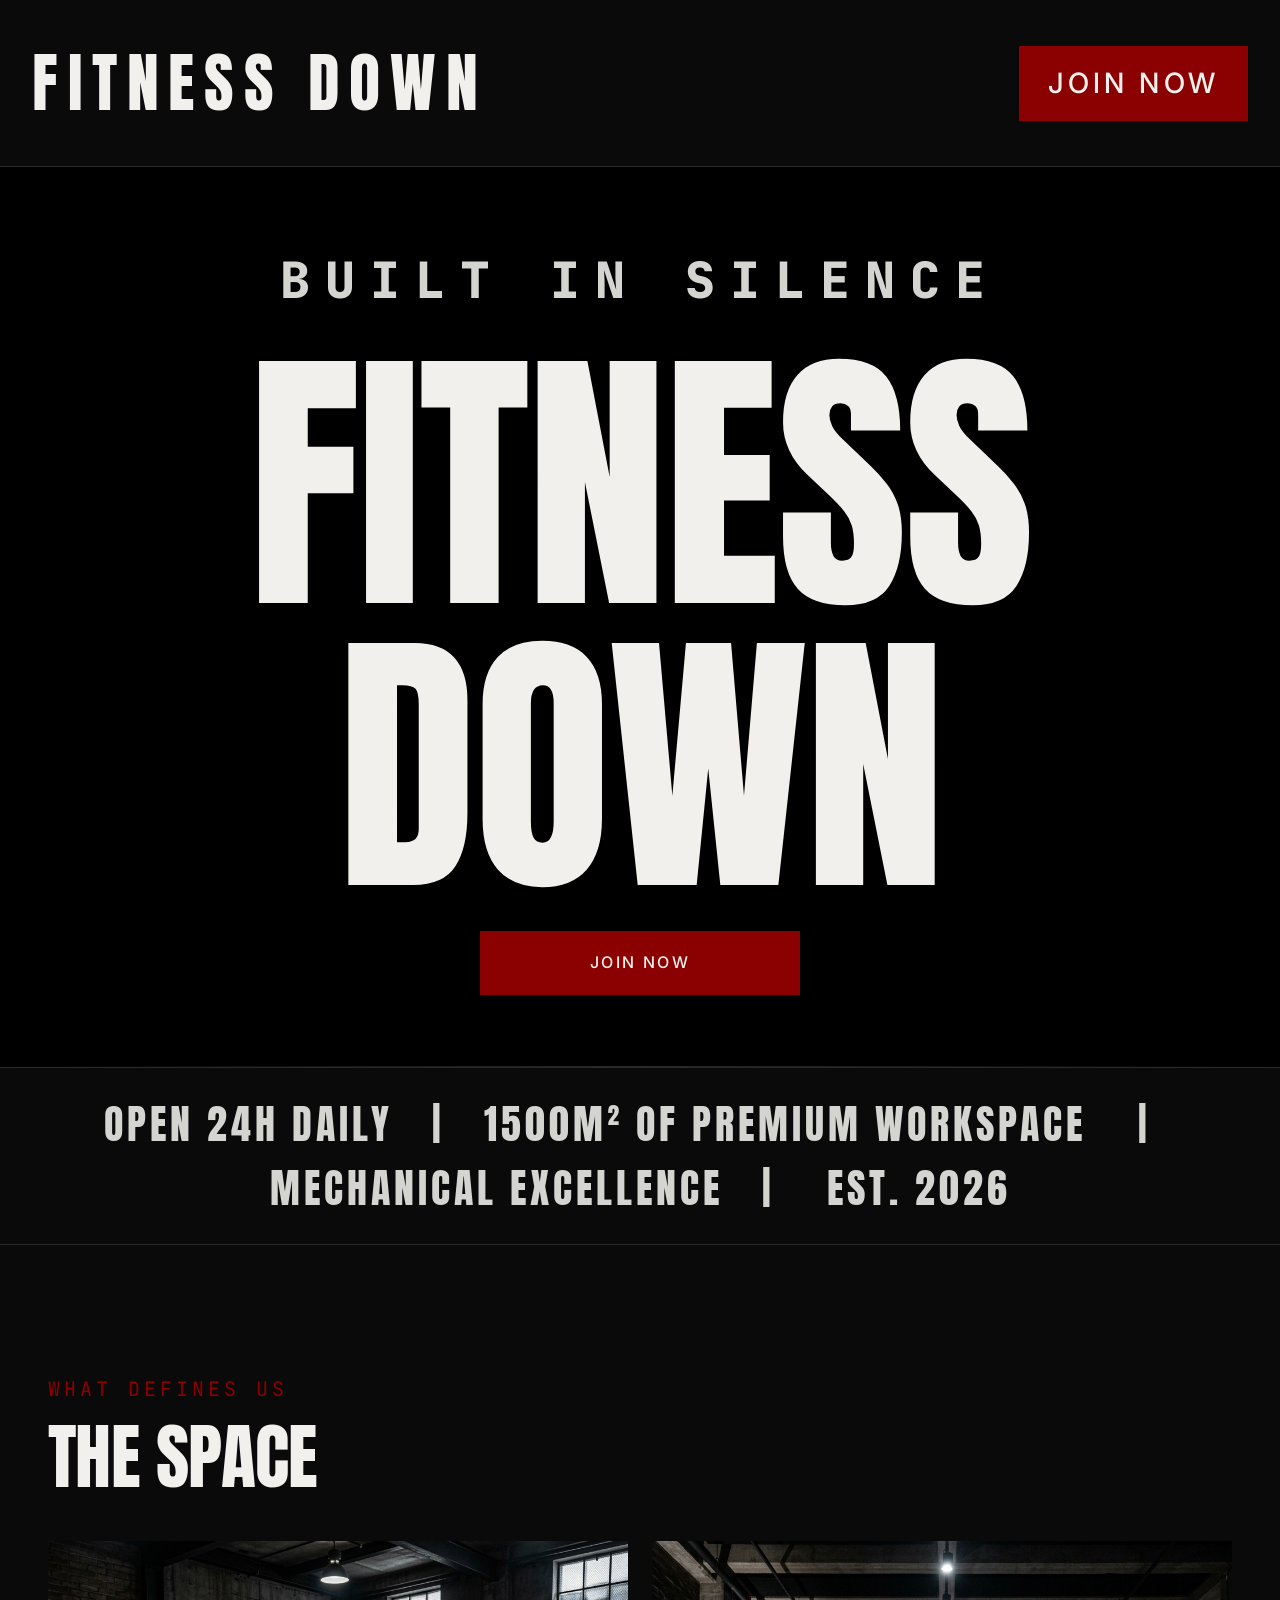
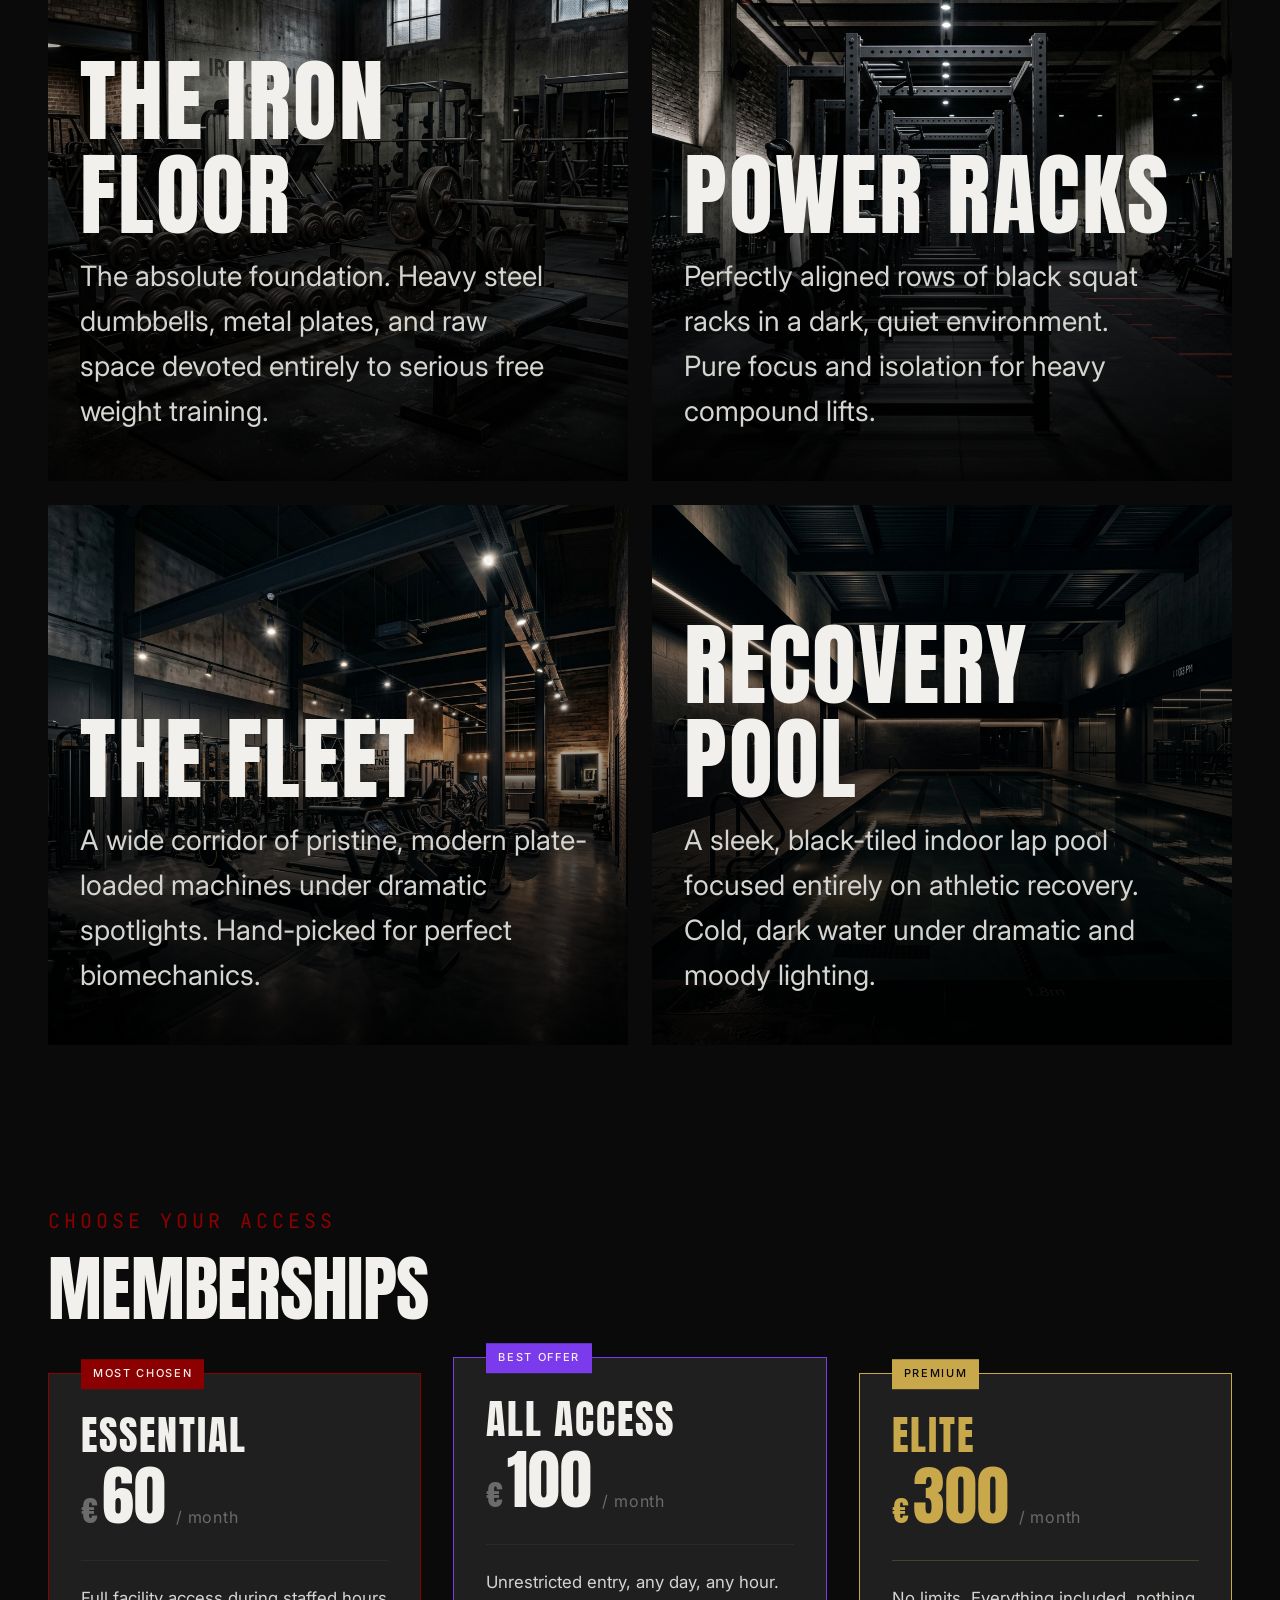
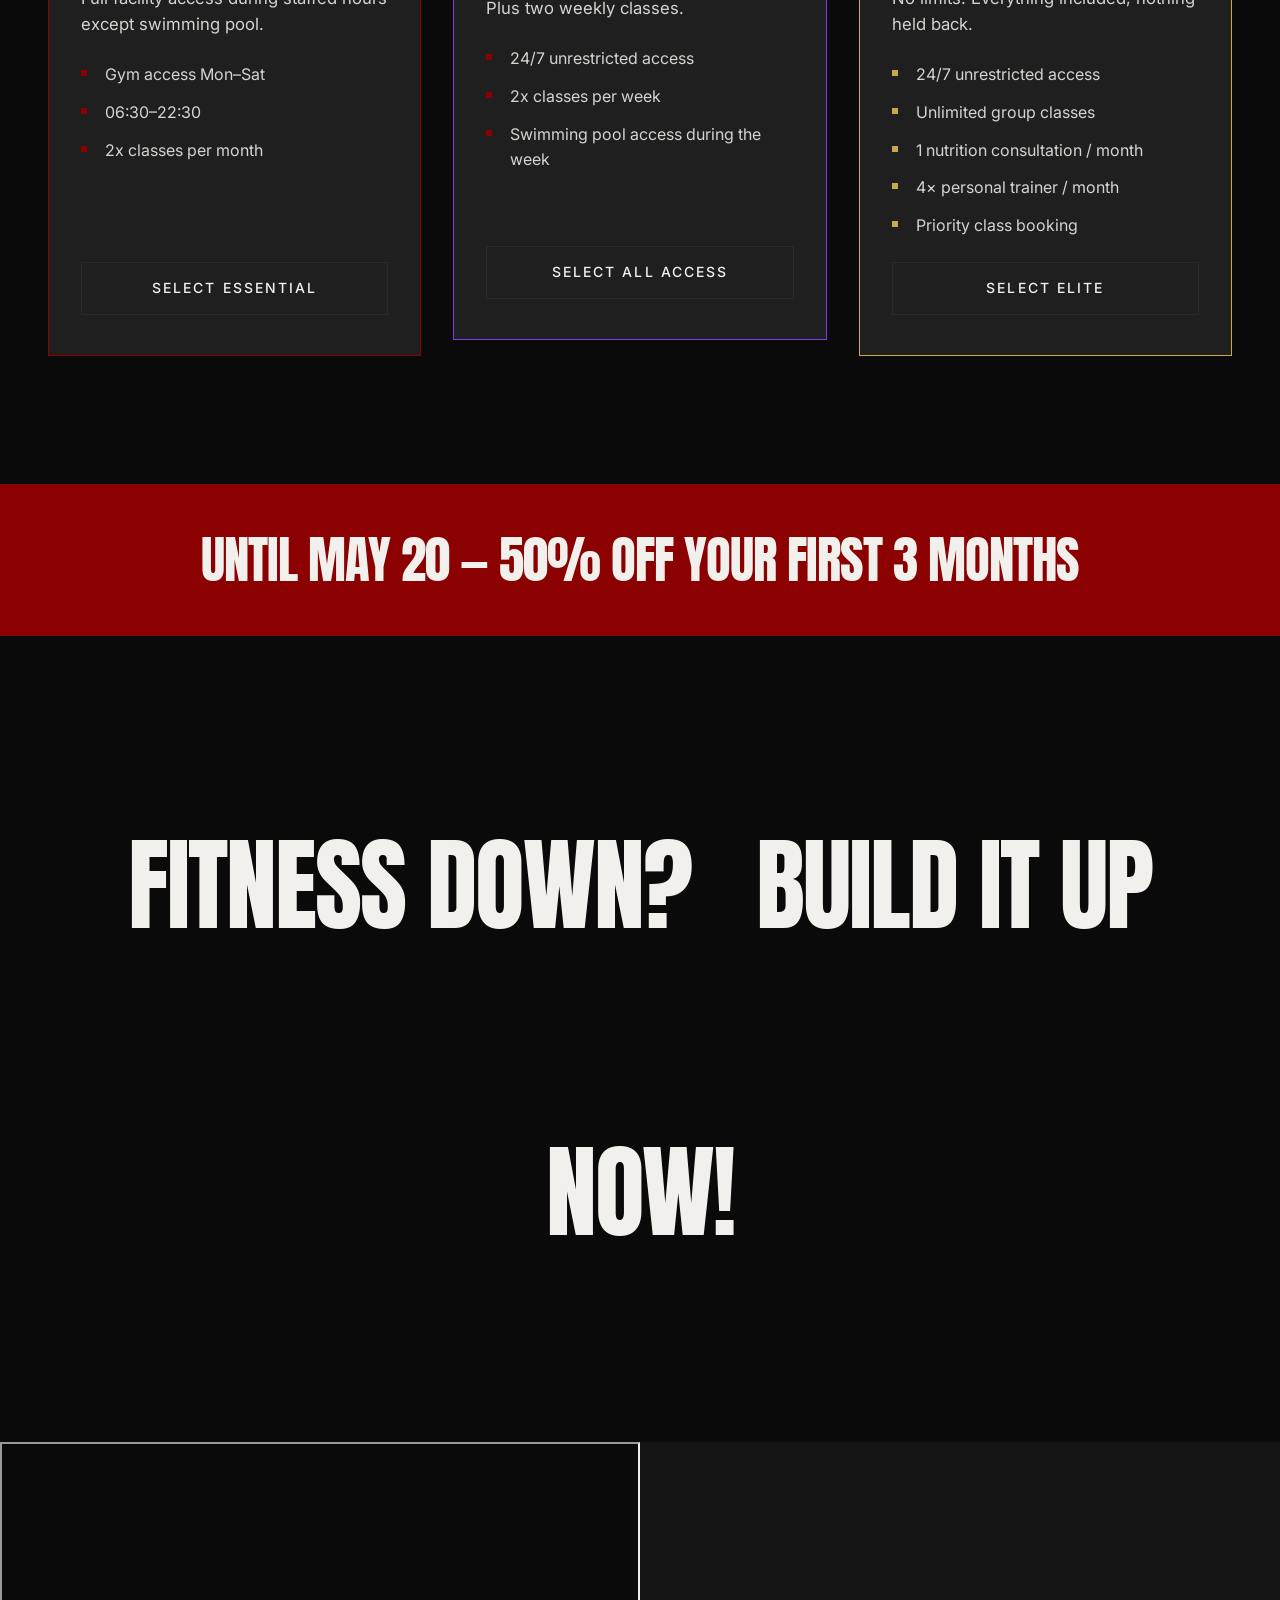
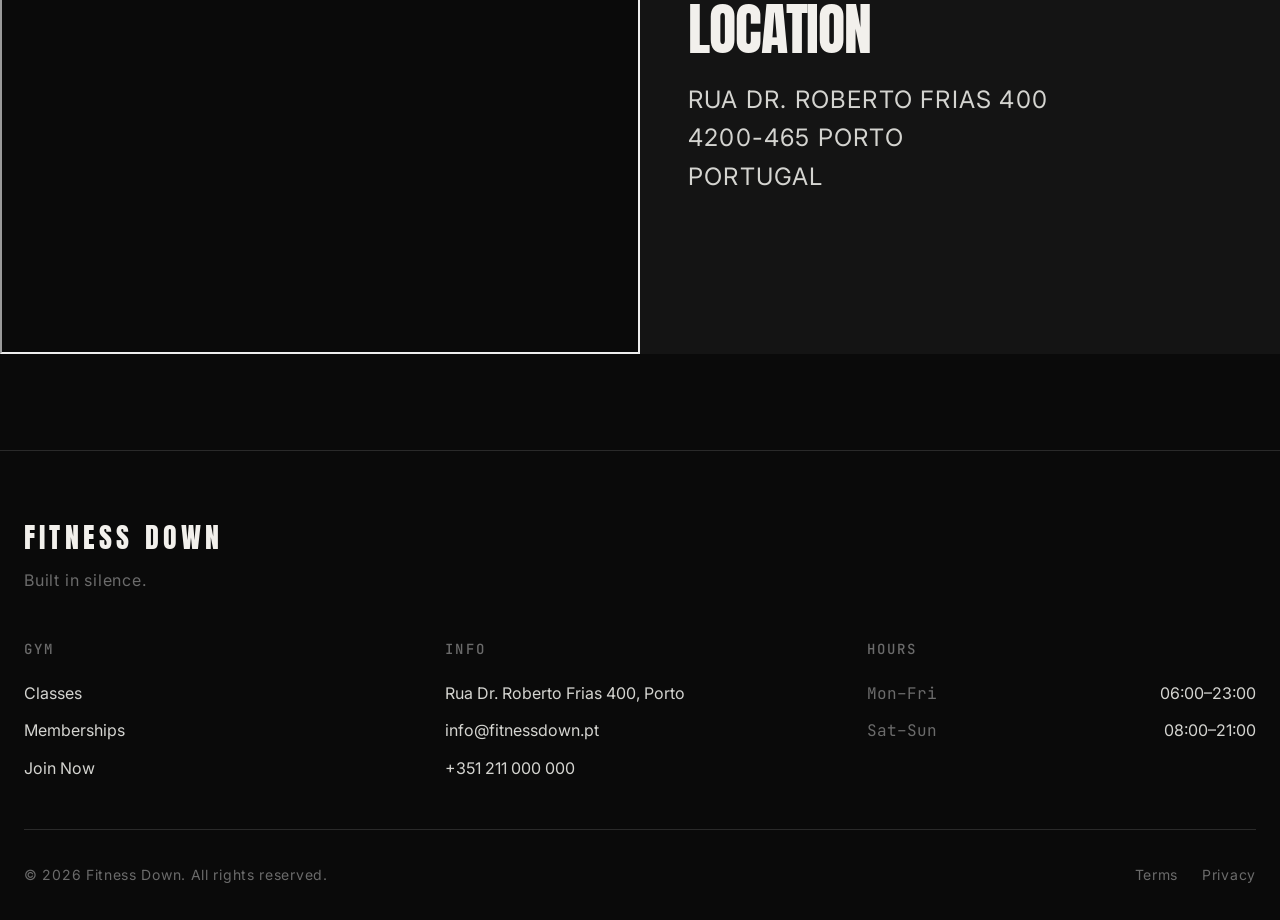
==== commit d07b359c: "added responsive design, based on device size" ====
--- a/index.html
+++ b/index.html
@@ -161,7 +161,7 @@
                         <ul class="plan__features">
                             <li>Gym access Mon–Sat</li>
                             <li>06:30–22:30</li>
-                            <li>2x free class per month</li>
+                            <li>2x classes per month</li>
                         </ul>
                         <a href="#enroll" class="button button--ghost button--block">Select Essential</a>
                     </article>
@@ -181,7 +181,7 @@
                         </p>
                         <ul class="plan__features">
                             <li>24/7 unrestricted access</li>
-                            <li>2 free classes per week</li>
+                            <li>2x classes per week</li>
                             <li>Swimming pool access during the week</li>
                         </ul>
                         <a href="#Join Now" class="button button--ghost button--block">Select All Access</a>
@@ -274,8 +274,8 @@
                 <div class="site-footer__col">
                     <h2 class="site-footer__heading">Info</h2>
                     <address class="site-footer__contact">
-                        <p>Rua da Boavista 22, 1200-068 Lisbon</p>
-                        <p><a href="mailto:hello@monolith.gym">hello@monolith.gym</a></p>
+                        <p>Rua Dr. Roberto Frias 400, Porto</p>
+                        <p><a href="mailto:info@fitnessdown.pt">info@fitnessdown.pt</a></p>
                         <p><a href="tel:+351211000000">+351 211 000 000</a></p>
                     </address>
                 </div>
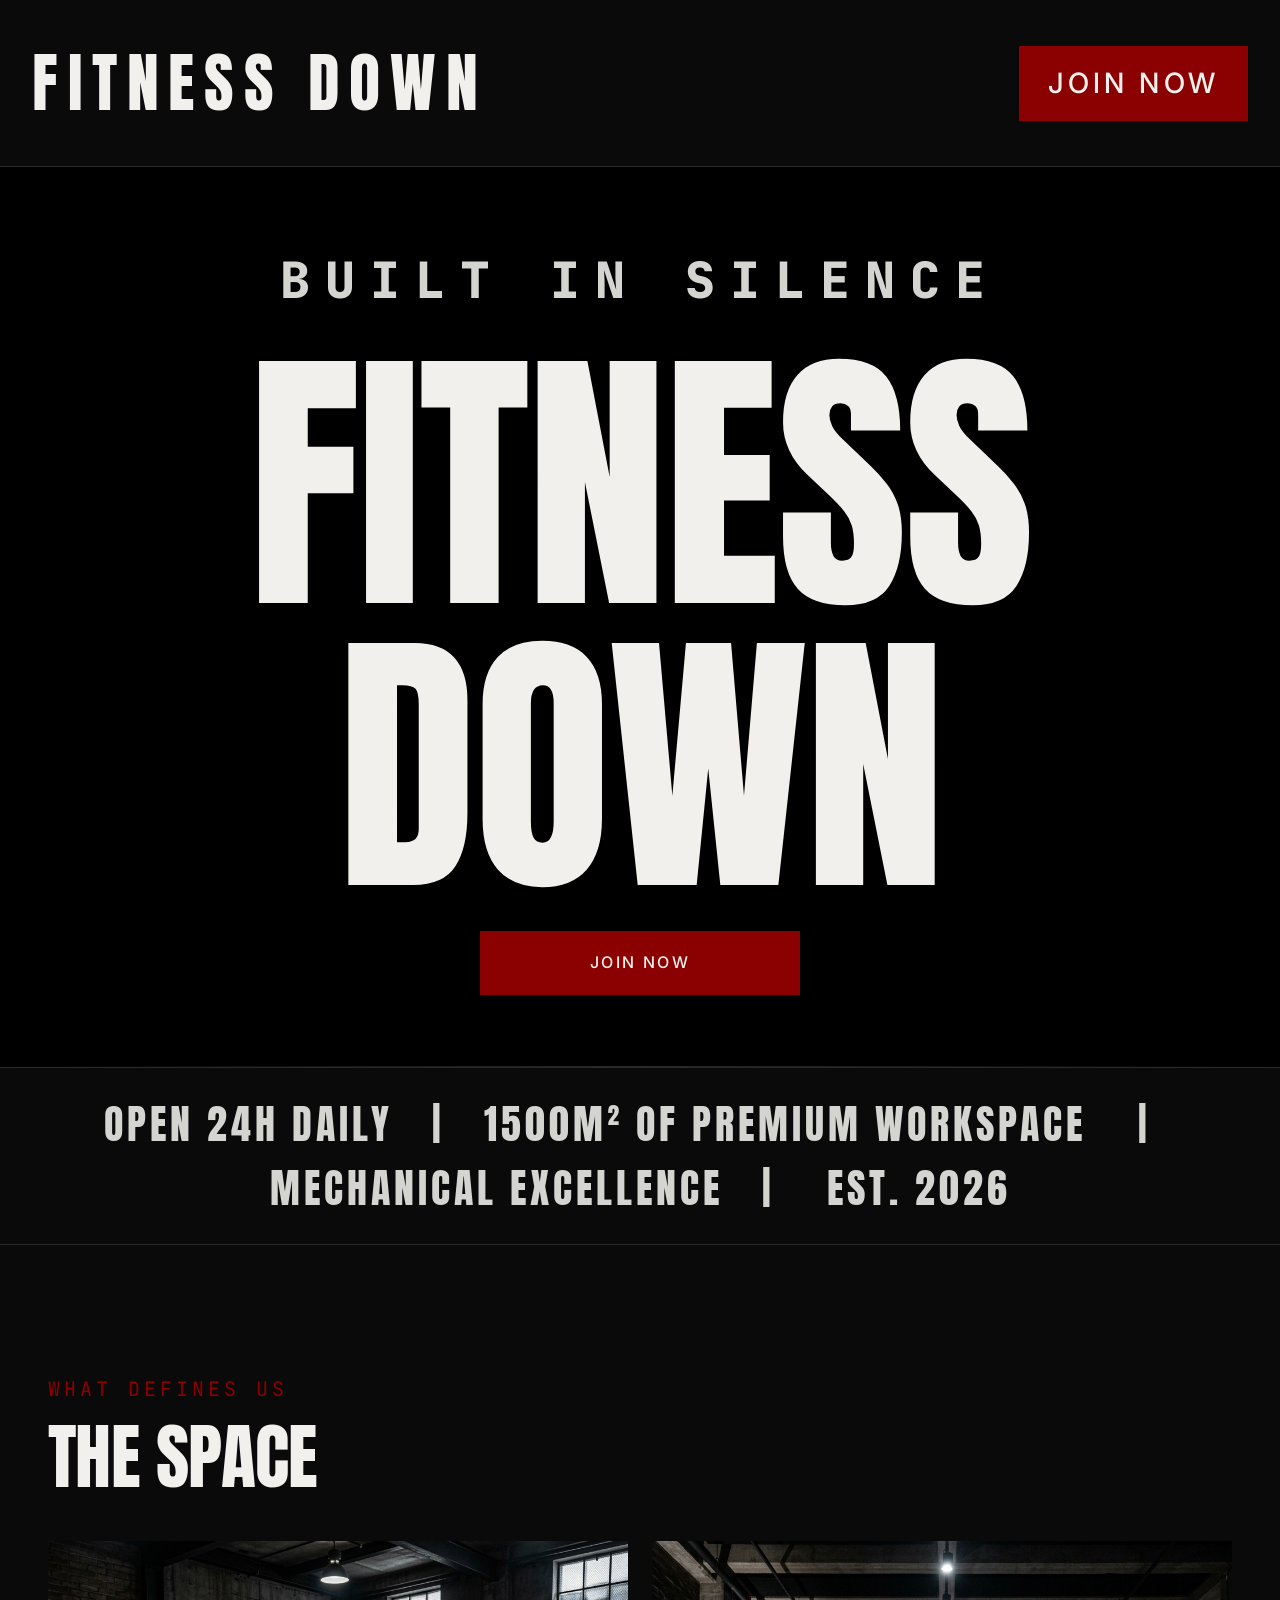
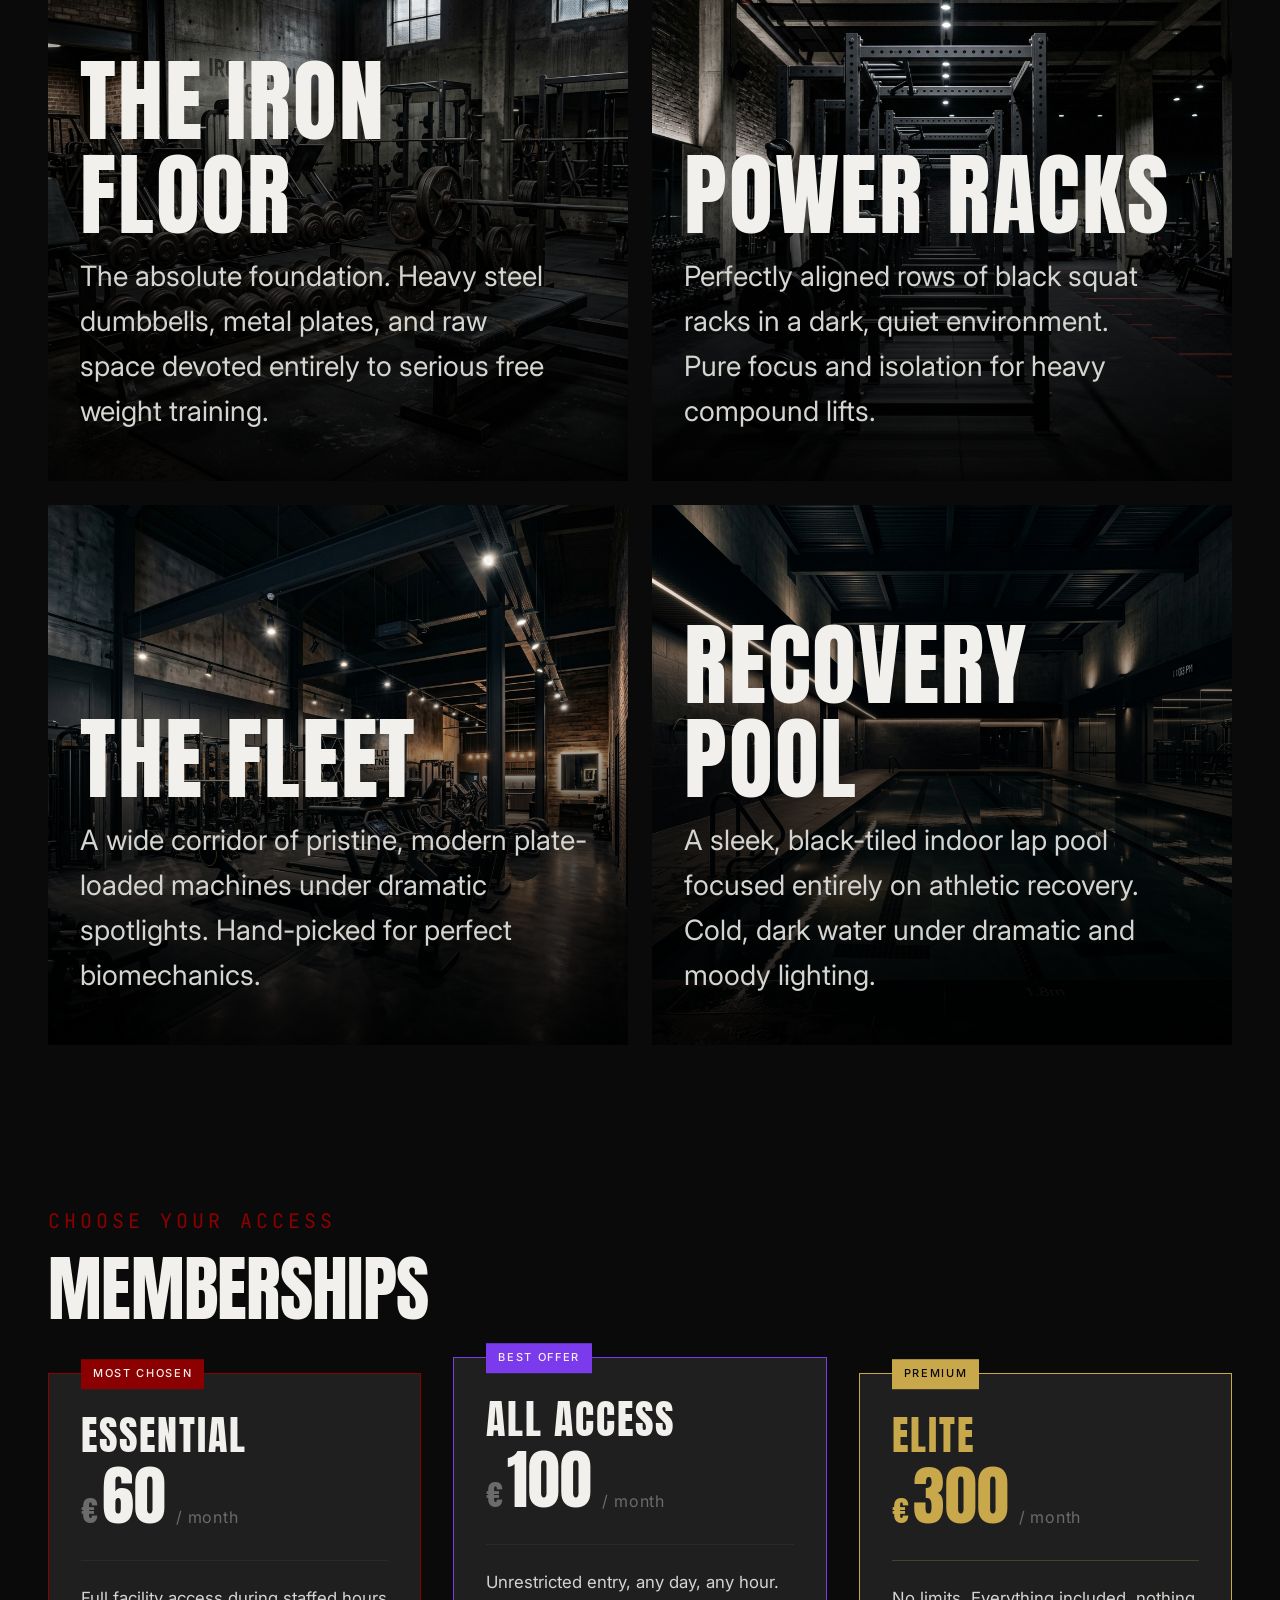
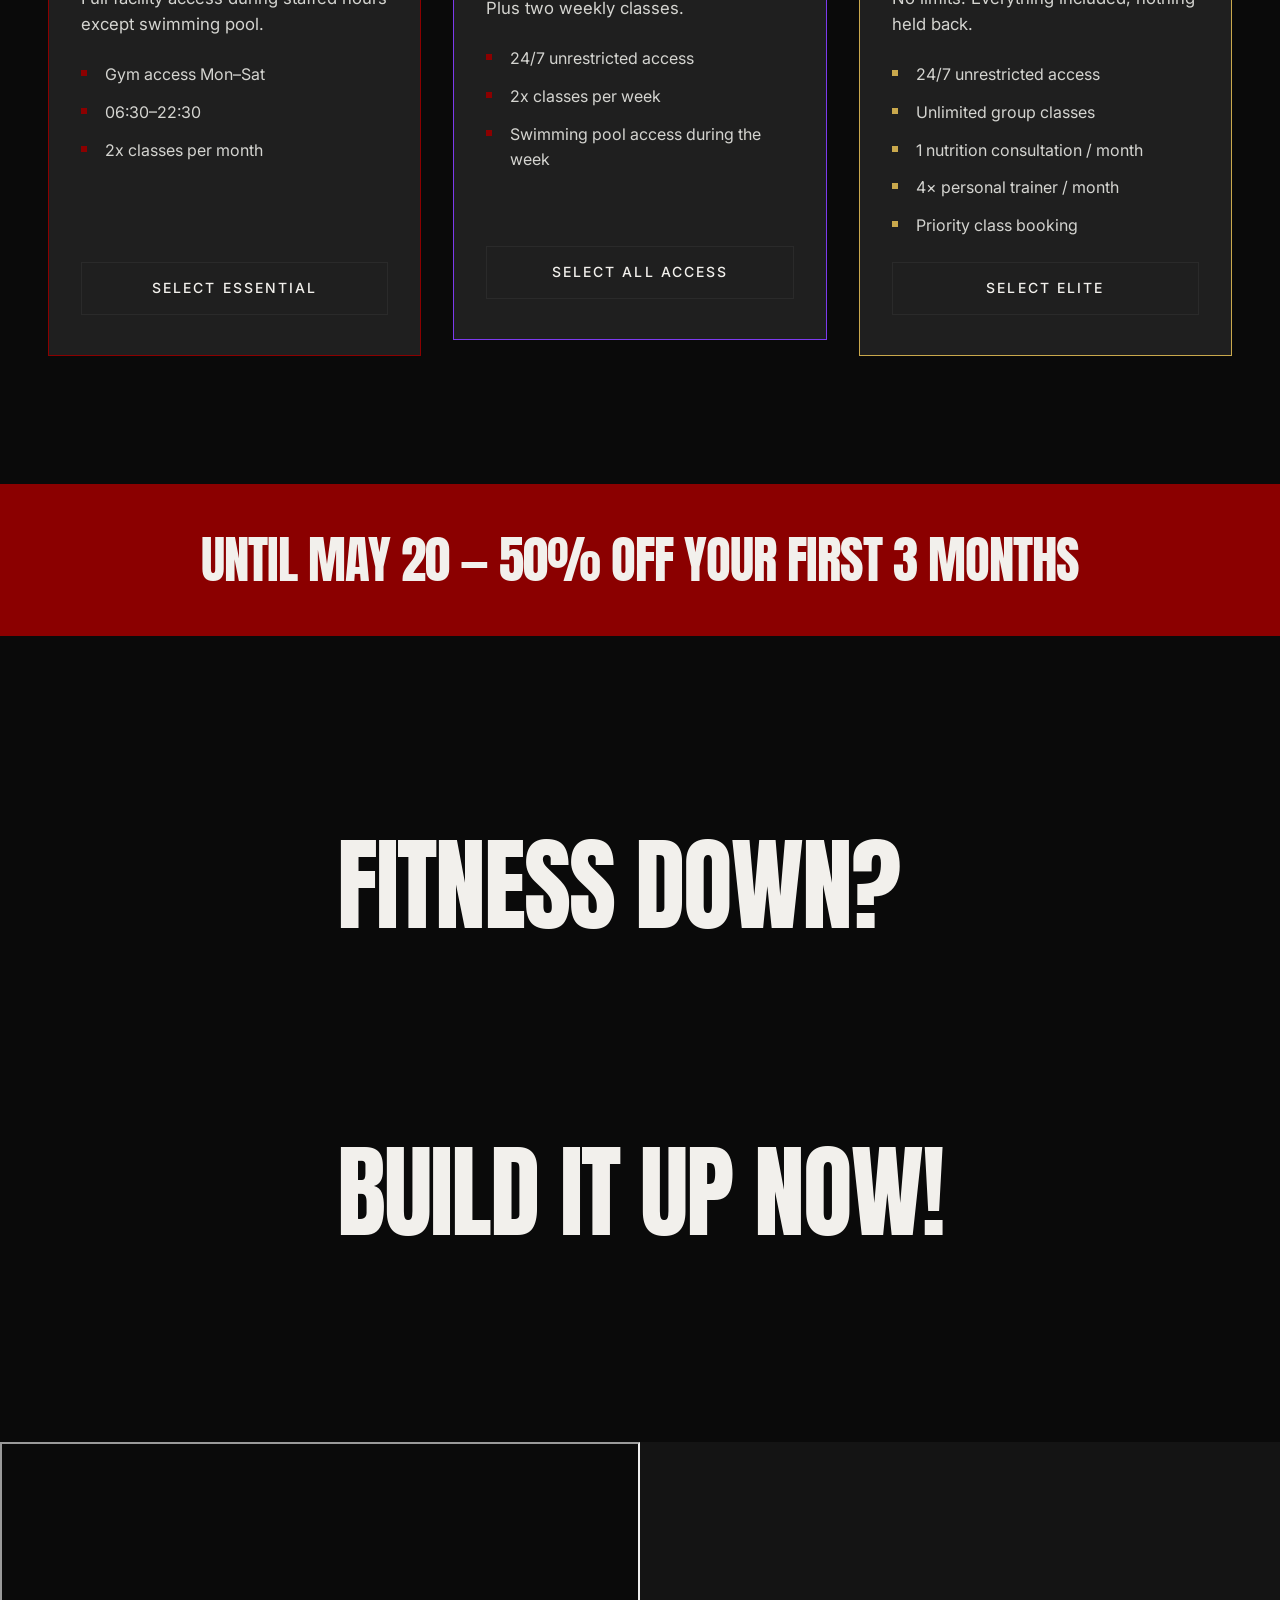
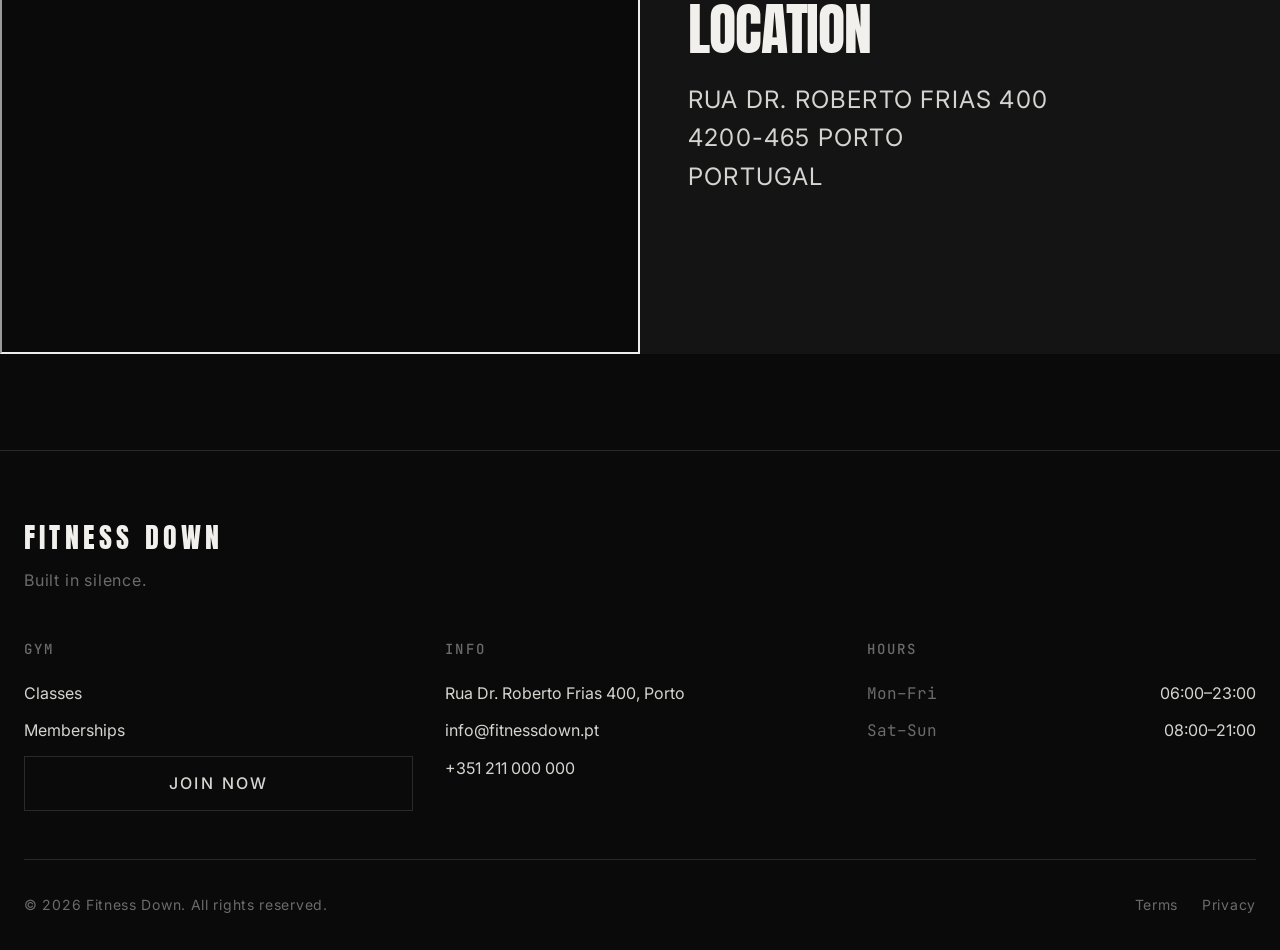
==== commit 17dbc687: "readme + fixed index.html (homepage) via w3 validator" ====
--- a/index.html
+++ b/index.html
@@ -184,7 +184,7 @@
                             <li>2x classes per week</li>
                             <li>Swimming pool access during the week</li>
                         </ul>
-                        <a href="#Join Now" class="button button--ghost button--block">Select All Access</a>
+                       <a href="#enroll" class="button button--ghost button--block">Select All Access</a>
                     </article>
                 </li>
                 <li>
@@ -222,7 +222,7 @@
 
 
         <section class = "callout">
-            <p class="callout__text">FITNESS DOWN? &nbsp; BUILD IT UP NOW!</p>
+            <h3 class="callout__text">FITNESS DOWN? &nbsp; BUILD IT UP NOW!</h3>
         </section>
 
         
@@ -230,10 +230,6 @@
             <div class="location__map">
                 <iframe
                     src="https://maps.google.com/maps?q=Rua+Dr.+Roberto+Frias,+Porto&t=&z=15&ie=UTF8&iwloc=&output=embed"
-                    width="100%"
-                    height="100%"
-                    
-
                     title="Fitness Down location">
                 </iframe>
             </div>
@@ -268,7 +264,7 @@
                     <ul>
                         <li><a href="classes.html">Classes</a></li>
                         <li><a href="#memberships">Memberships</a></li>
-                        <li><a href="#enroll">Join Now</a></li>
+                        <li><a href="#enroll" class="button button--ghost button--block">Join Now</a></li>
                     </ul>
                 </div>
                 <div class="site-footer__col">
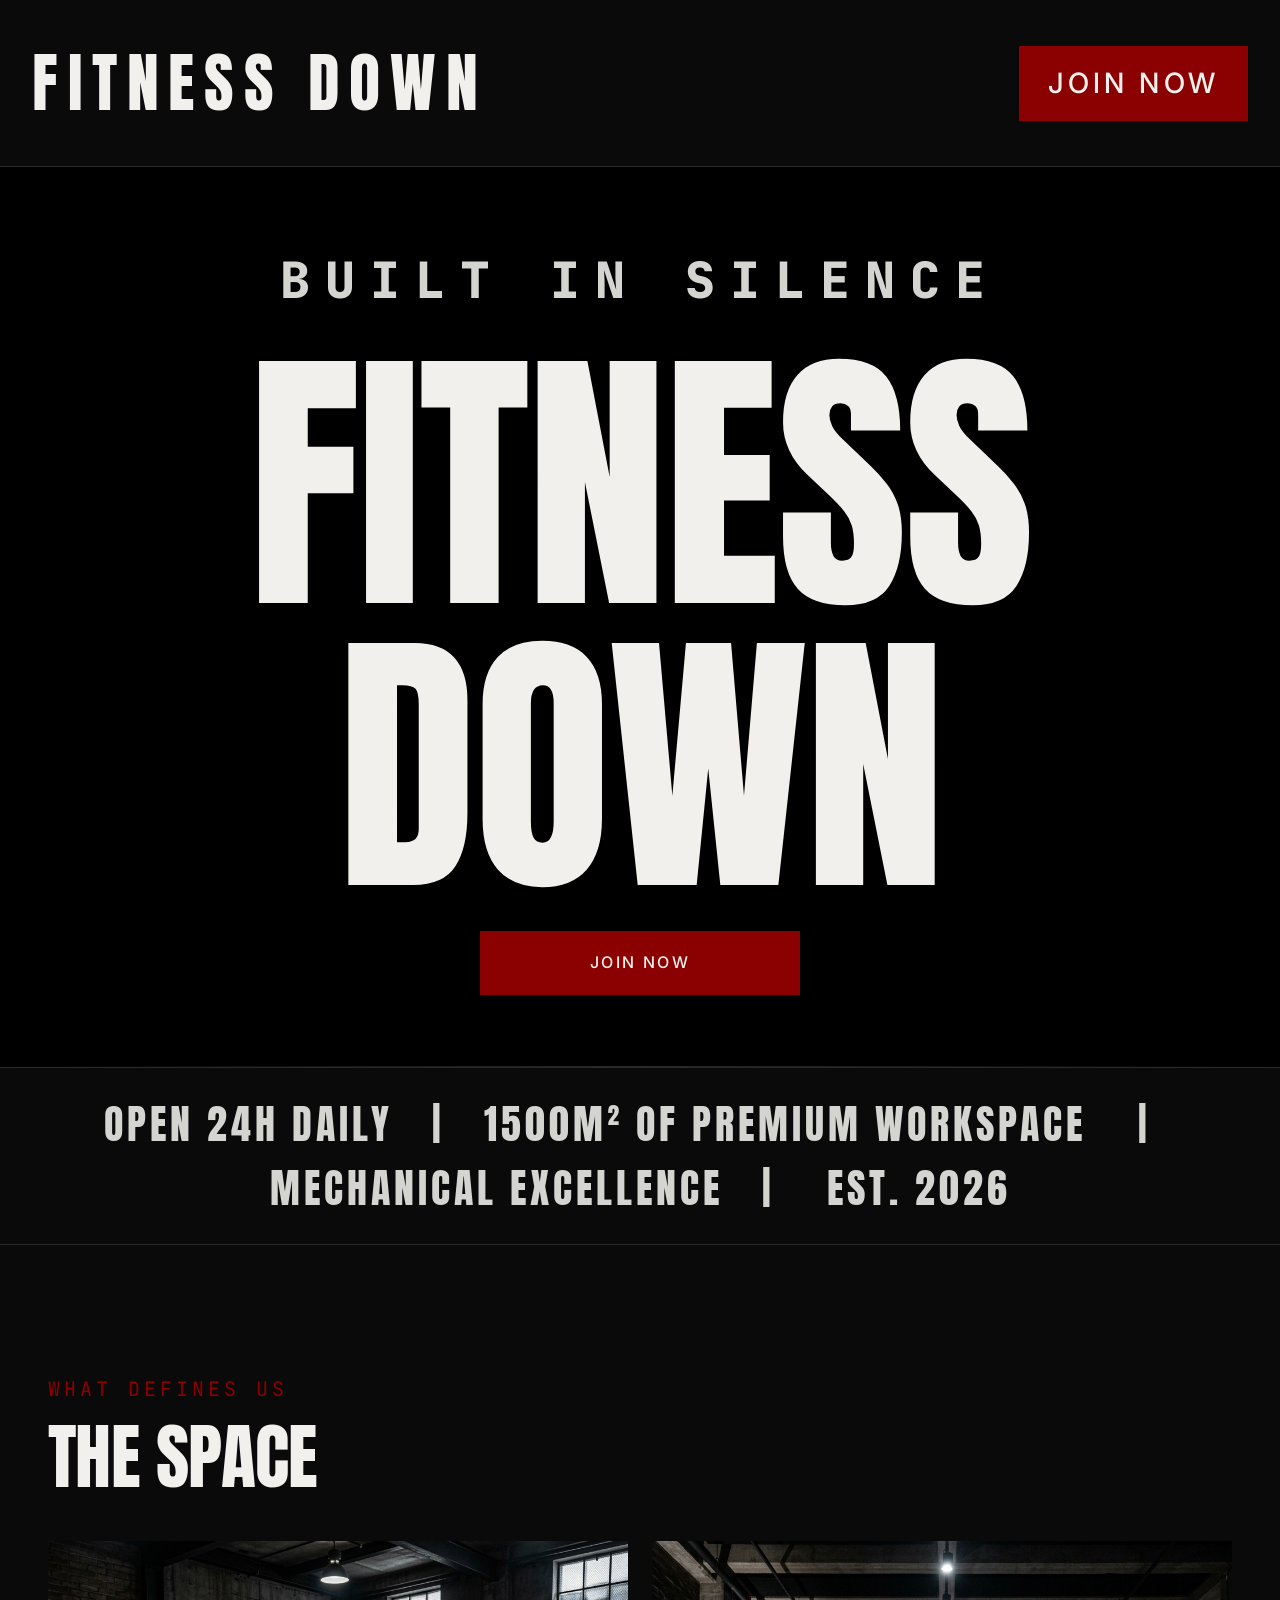
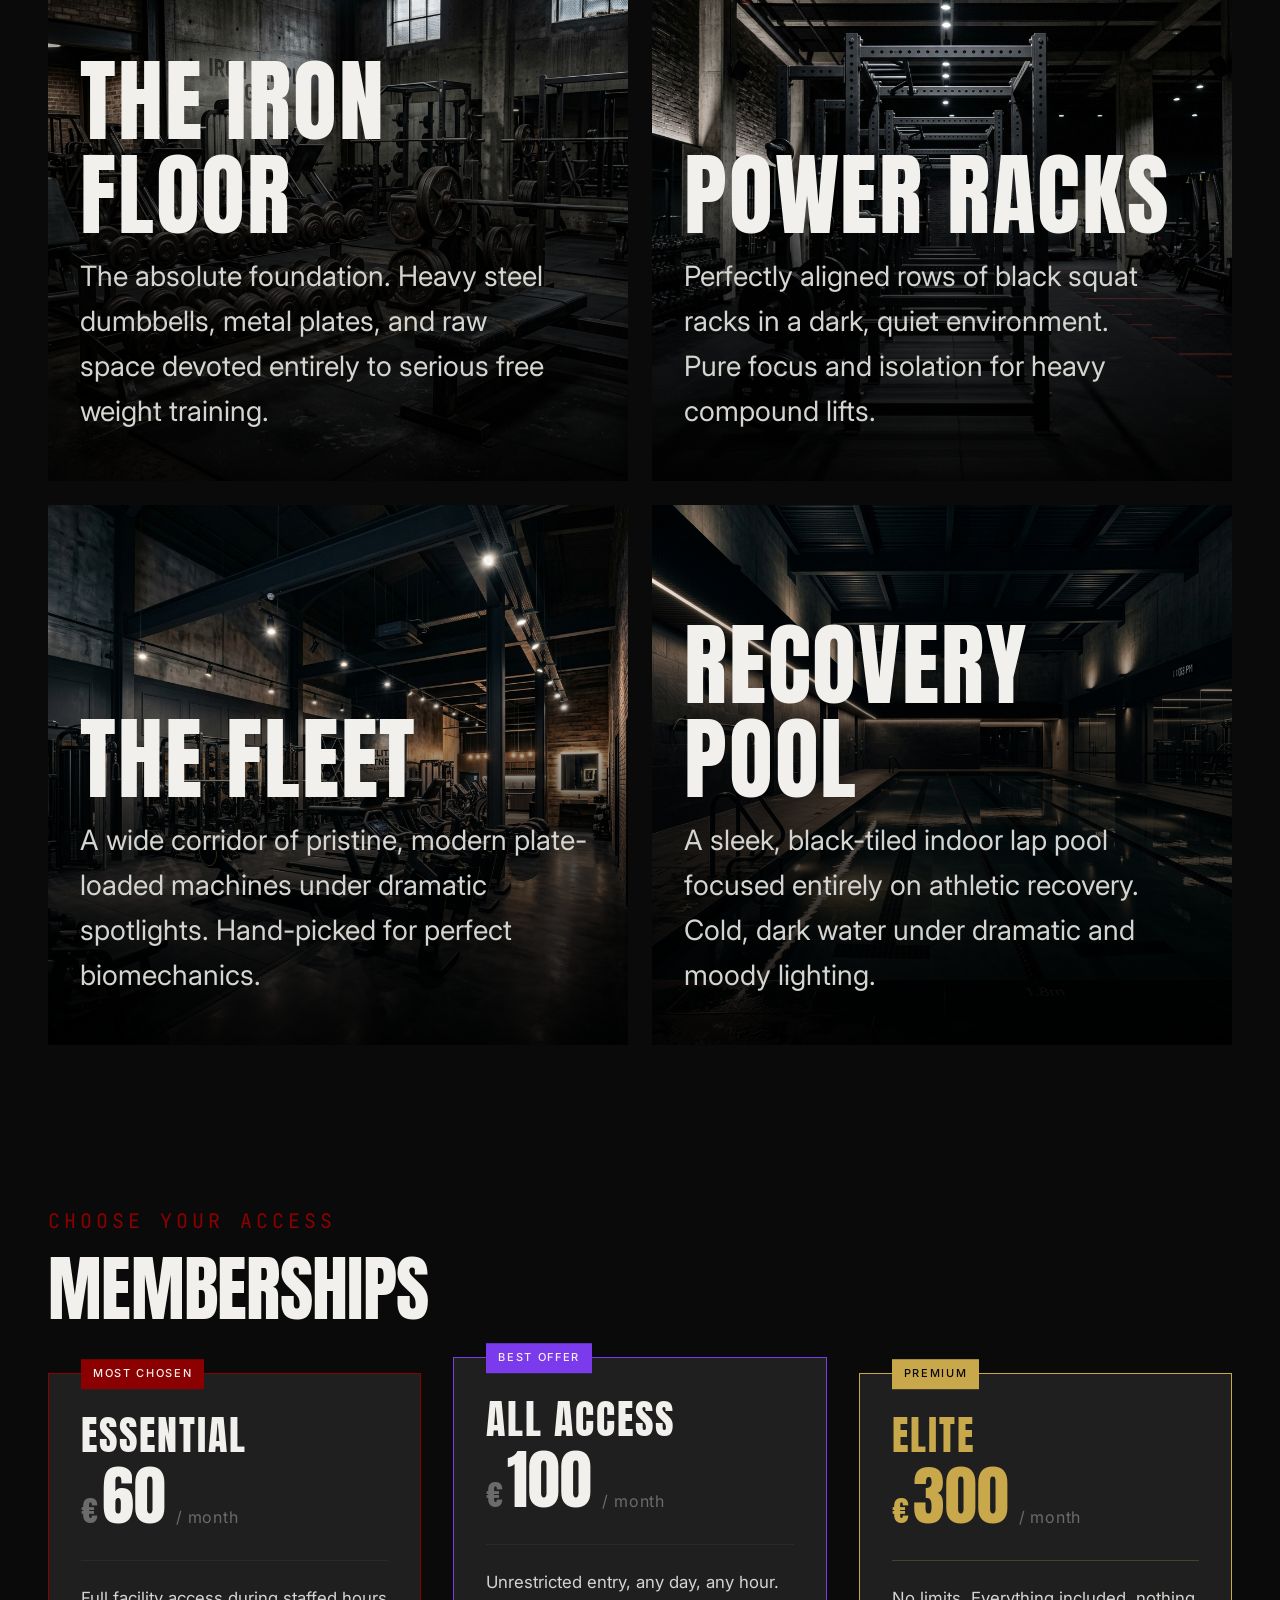
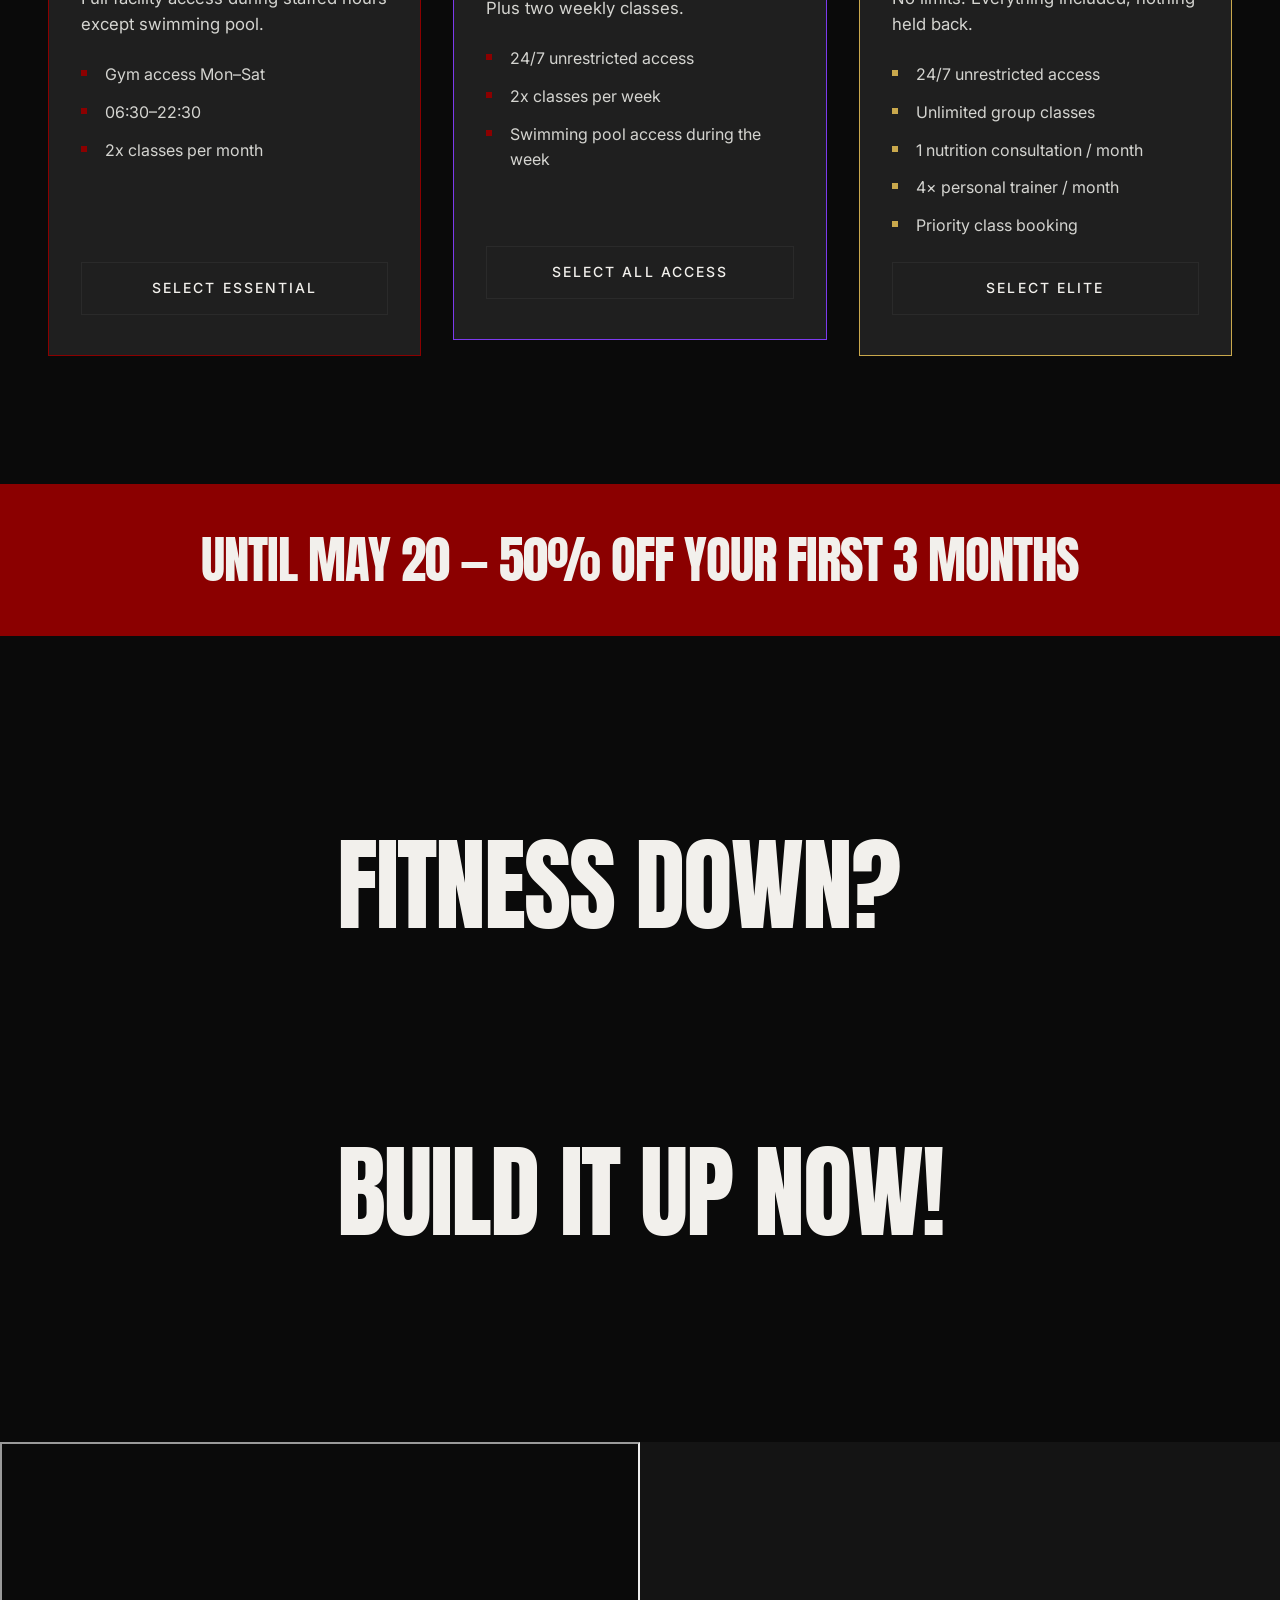
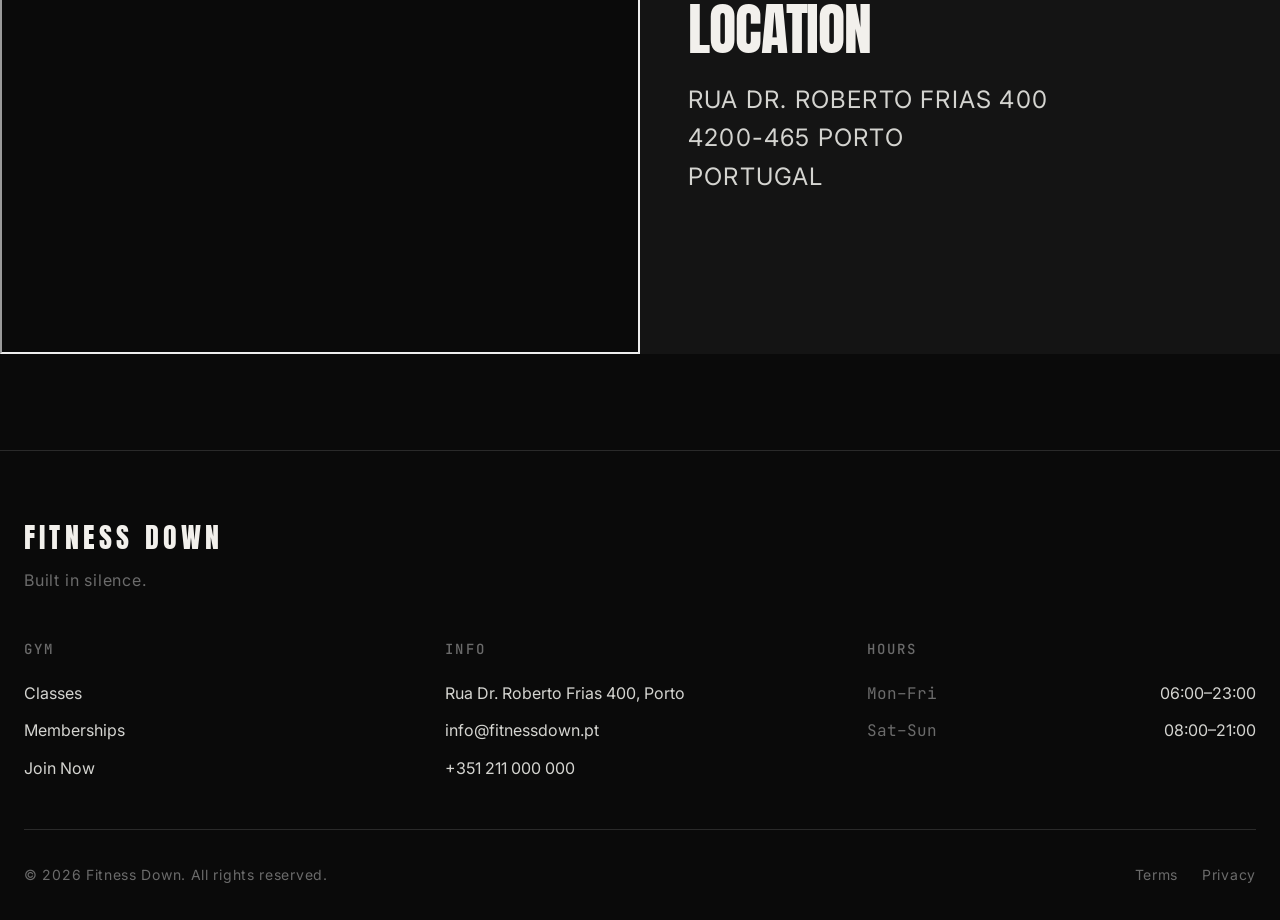
==== commit 1a6b8a1a: "last minute change in html, join now had different size" ====
--- a/index.html
+++ b/index.html
@@ -264,7 +264,7 @@
                     <ul>
                         <li><a href="classes.html">Classes</a></li>
                         <li><a href="#memberships">Memberships</a></li>
-                        <li><a href="#enroll" class="button button--ghost button--block">Join Now</a></li>
+                        <li><a href="#enroll">Join Now</a></li>
                     </ul>
                 </div>
                 <div class="site-footer__col">
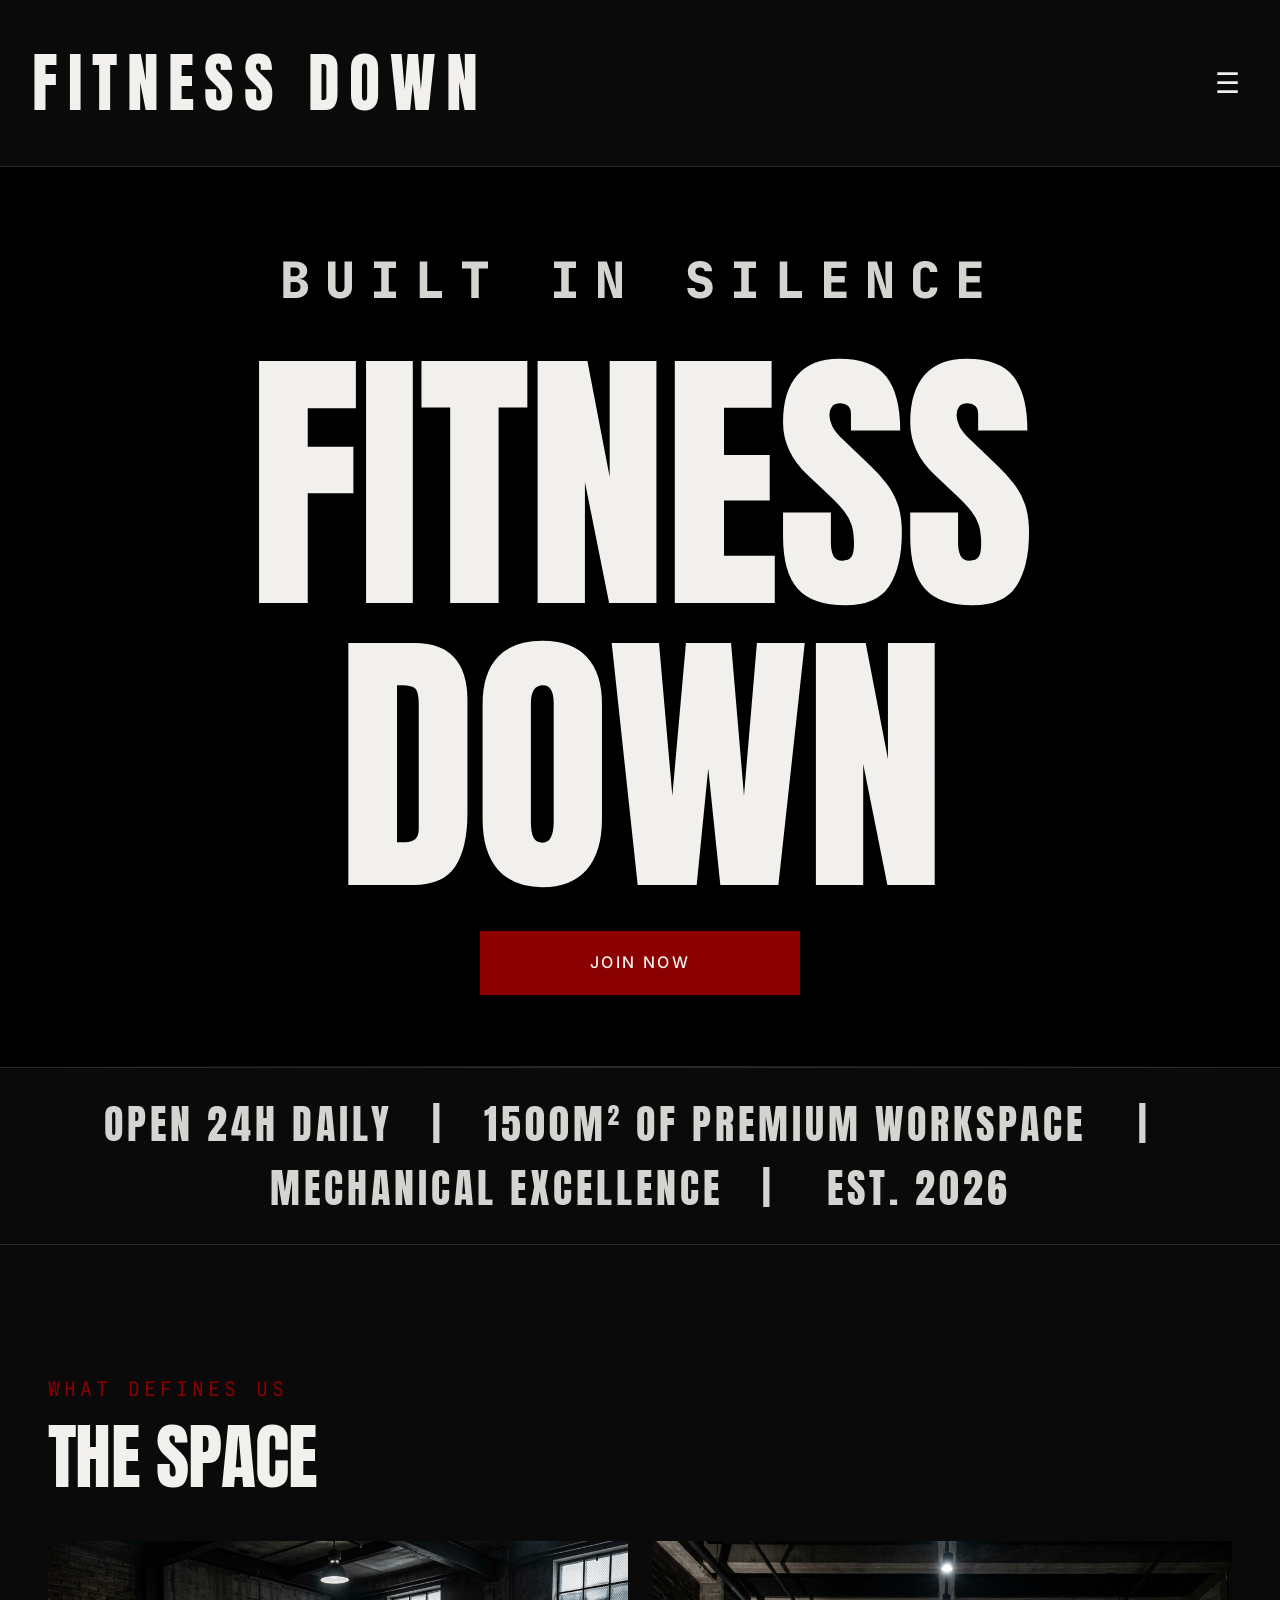
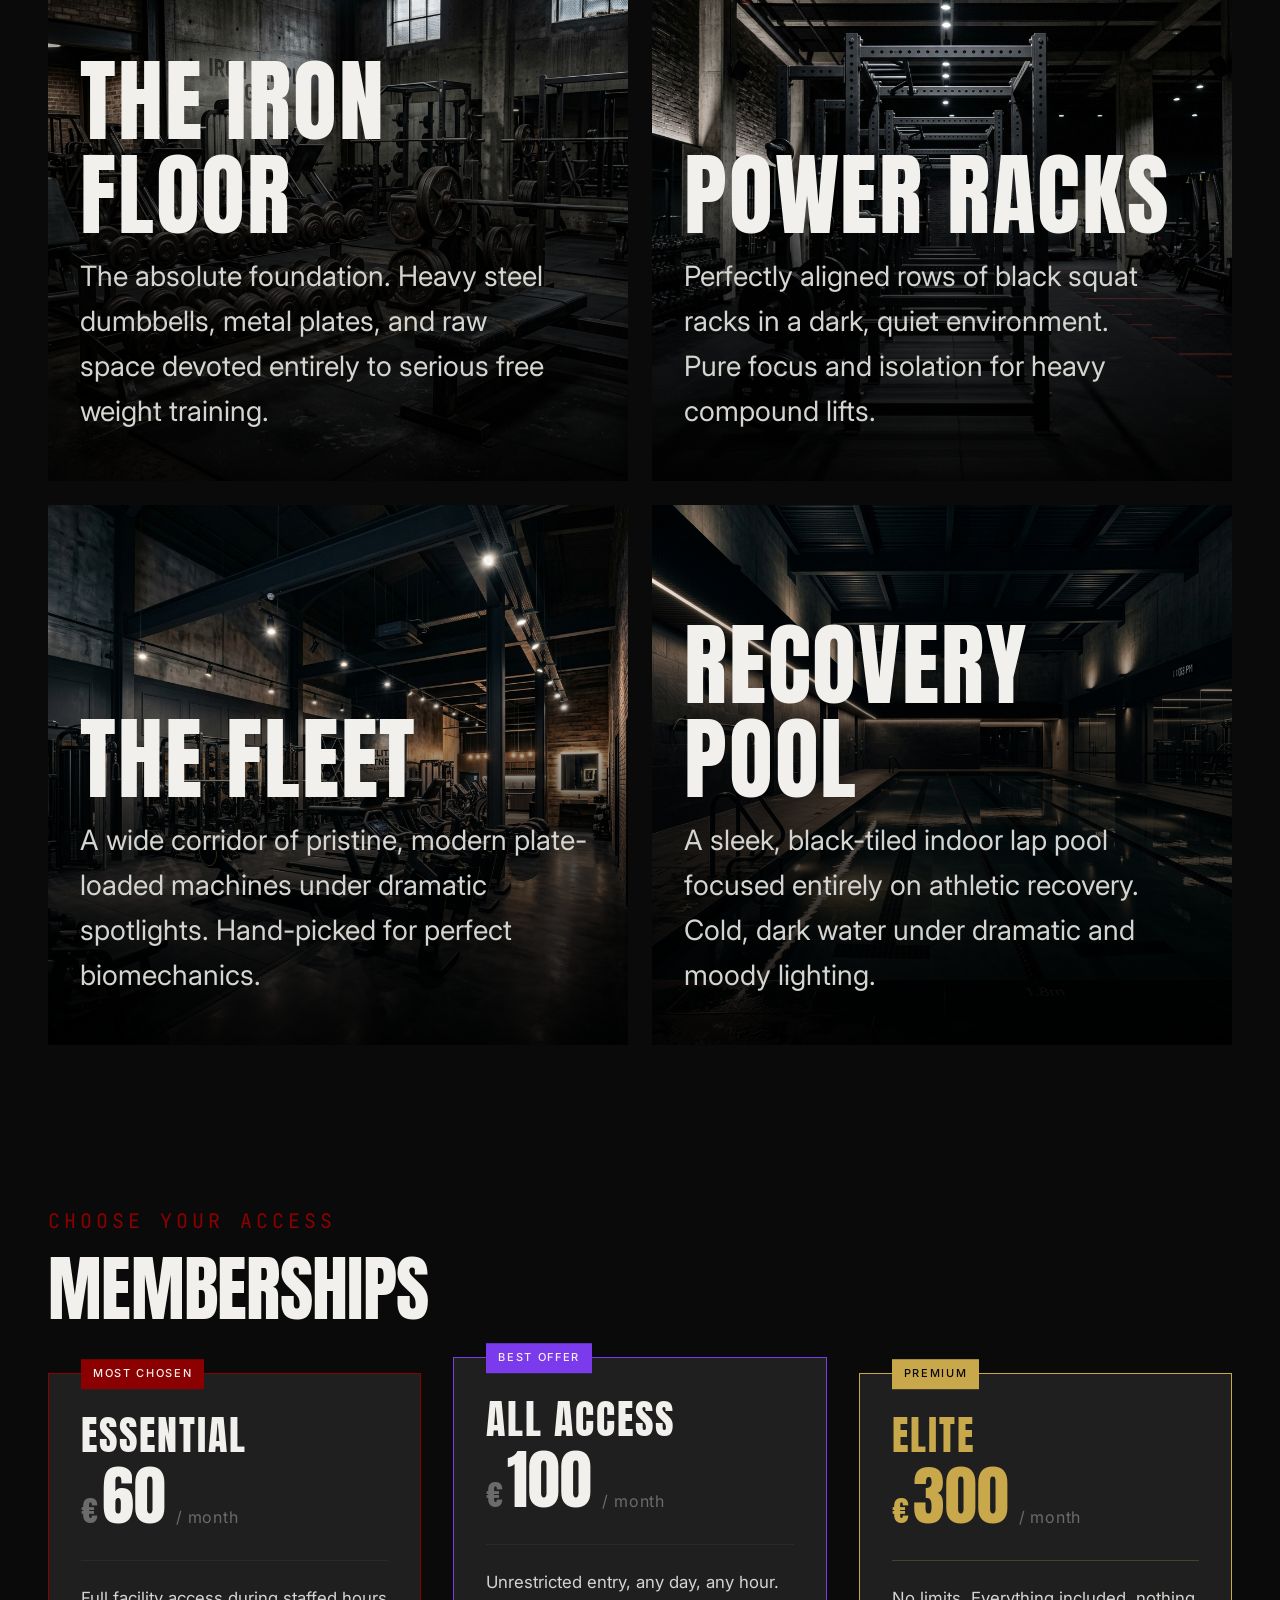
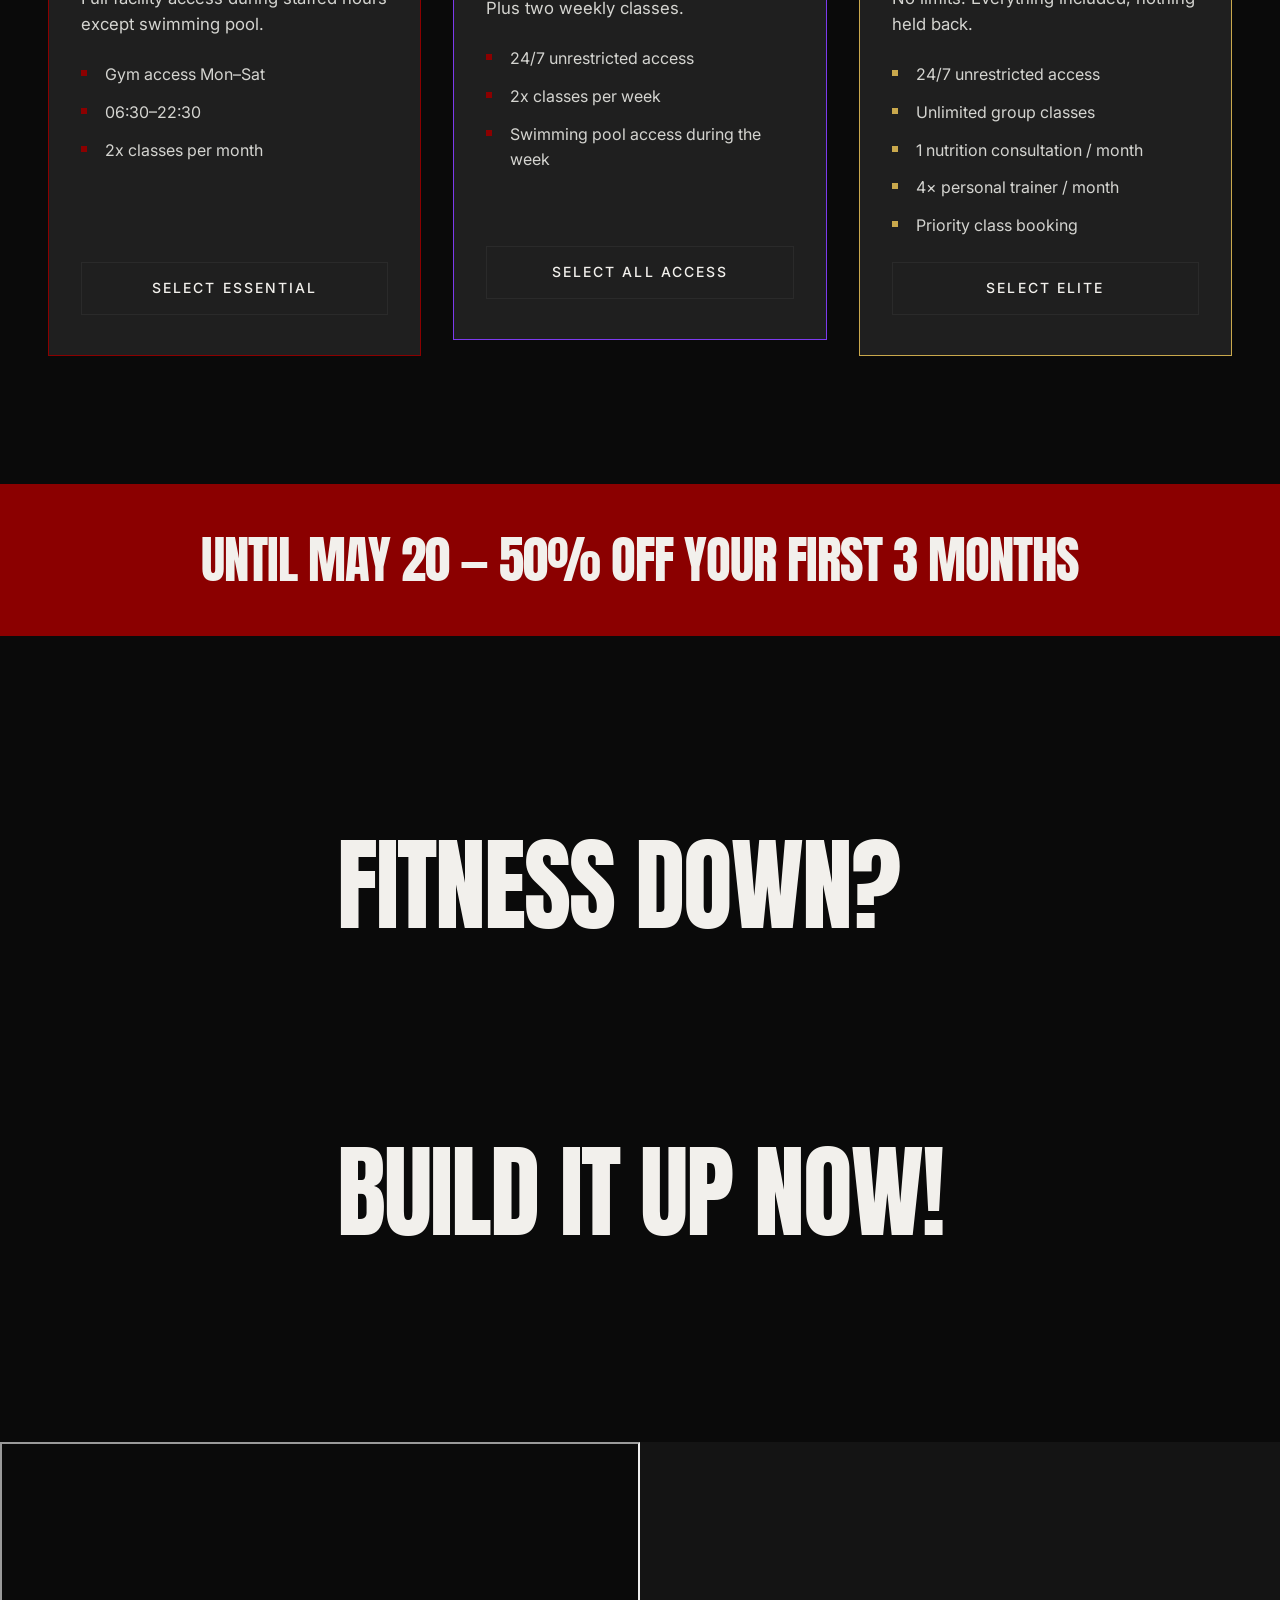
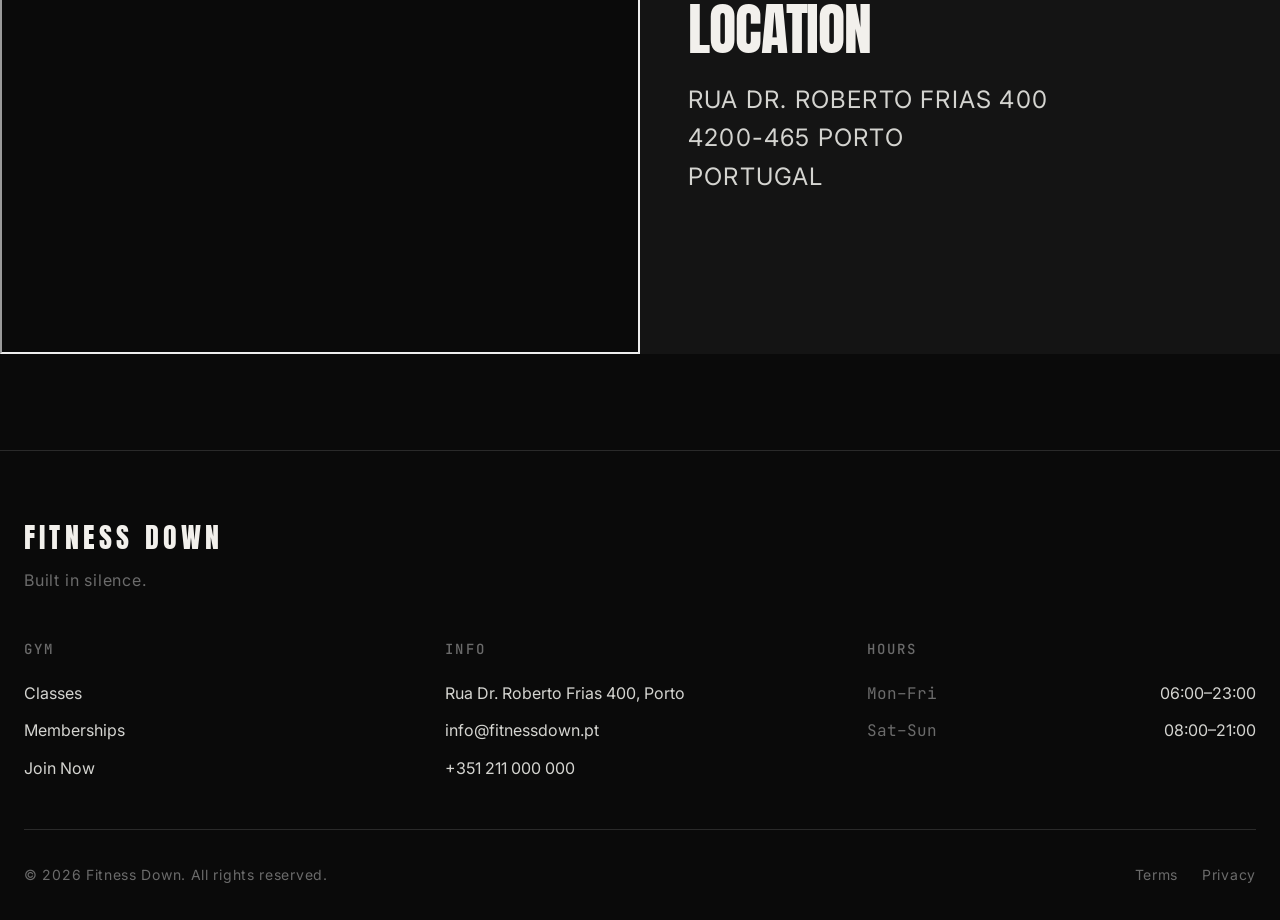
==== commit e0a62071: "final fixes and small responsive fix" ====
--- a/index.html
+++ b/index.html
@@ -5,8 +5,8 @@
     <meta charset="UTF-8">
     <meta name="viewport" content="width=device-width, initial-scale=1.0">
     <meta name="description"
-        content="Fitness Up — a gym built for those who train in silence. Premium equipment, no compromises.">
-    <title>Fitness Up — Built in Silence</title>
+        content="Fitness Down — a gym built for those who train in silence. Premium equipment, no compromises.">
+    <title>Fitness Down — Built in Silence</title>
     <link rel="preconnect" href="https://fonts.googleapis.com">
     <link rel="preconnect" href="https://fonts.gstatic.com" crossorigin>
     <link rel="stylesheet"
@@ -19,9 +19,12 @@
     
     <header class="site-header">
         <div class="site-header__inner">
-            <a href="index.html" class="brand" aria-label="Fitness Up — home">
+            <a href="index.html" class="brand" aria-label="Fitness Down — home">
                 <span class="brand__mark">FITNESS DOWN</span>
             </a>
+
+            <input type="checkbox" id="hamburger" class="hamburger__toggle">
+            <label for="hamburger" class="hamburger__btn"></label>
 
             <nav class="primary-nav" aria-label="Primary">
                 <ul class="primary-nav__list">
@@ -30,7 +33,7 @@
                 </ul>
             </nav>
 
-            <a href="#enroll" class="button button--primary">Join Now</a>
+            <a href="#memberships" class="button button--primary">Join Now</a>
         </div>
     </header>
 
@@ -58,7 +61,7 @@
                 <p class="hero__subtitle">Built in Silence</p>
                 <h1 id="hero-title" class="hero__brand-name">FITNESS DOWN</h1>
                 <div class="hero__actions">
-                    <a href="#enroll" class="button button--primary button--lg">Join Now</a>
+                    <a href="#memberships" class="button button--primary button--lg">Join Now</a>
                 </div>
             </div>
 
@@ -163,7 +166,7 @@
                             <li>06:30–22:30</li>
                             <li>2x classes per month</li>
                         </ul>
-                        <a href="#enroll" class="button button--ghost button--block">Select Essential</a>
+                        <a href="#memberships" class="button button--ghost button--block">Select Essential</a>
                     </article>
                 </li>
                 <li>
@@ -184,7 +187,7 @@
                             <li>2x classes per week</li>
                             <li>Swimming pool access during the week</li>
                         </ul>
-                       <a href="#enroll" class="button button--ghost button--block">Select All Access</a>
+                       <a href="#memberships" class="button button--ghost button--block">Select All Access</a>
                     </article>
                 </li>
                 <li>
@@ -207,7 +210,7 @@
                             <li>4× personal trainer / month</li>
                             <li>Priority class booking</li>
                         </ul>
-                        <a href="#enroll" class="button button--ghost button--block">Select Elite</a>
+                        <a href="#memberships" class="button button--ghost button--block">Select Elite</a>
                     </article>
                 </li>
             </ul>
@@ -264,7 +267,7 @@
                     <ul>
                         <li><a href="classes.html">Classes</a></li>
                         <li><a href="#memberships">Memberships</a></li>
-                        <li><a href="#enroll">Join Now</a></li>
+                        <li><a href="#memberships">Join Now</a></li>
                     </ul>
                 </div>
                 <div class="site-footer__col">
